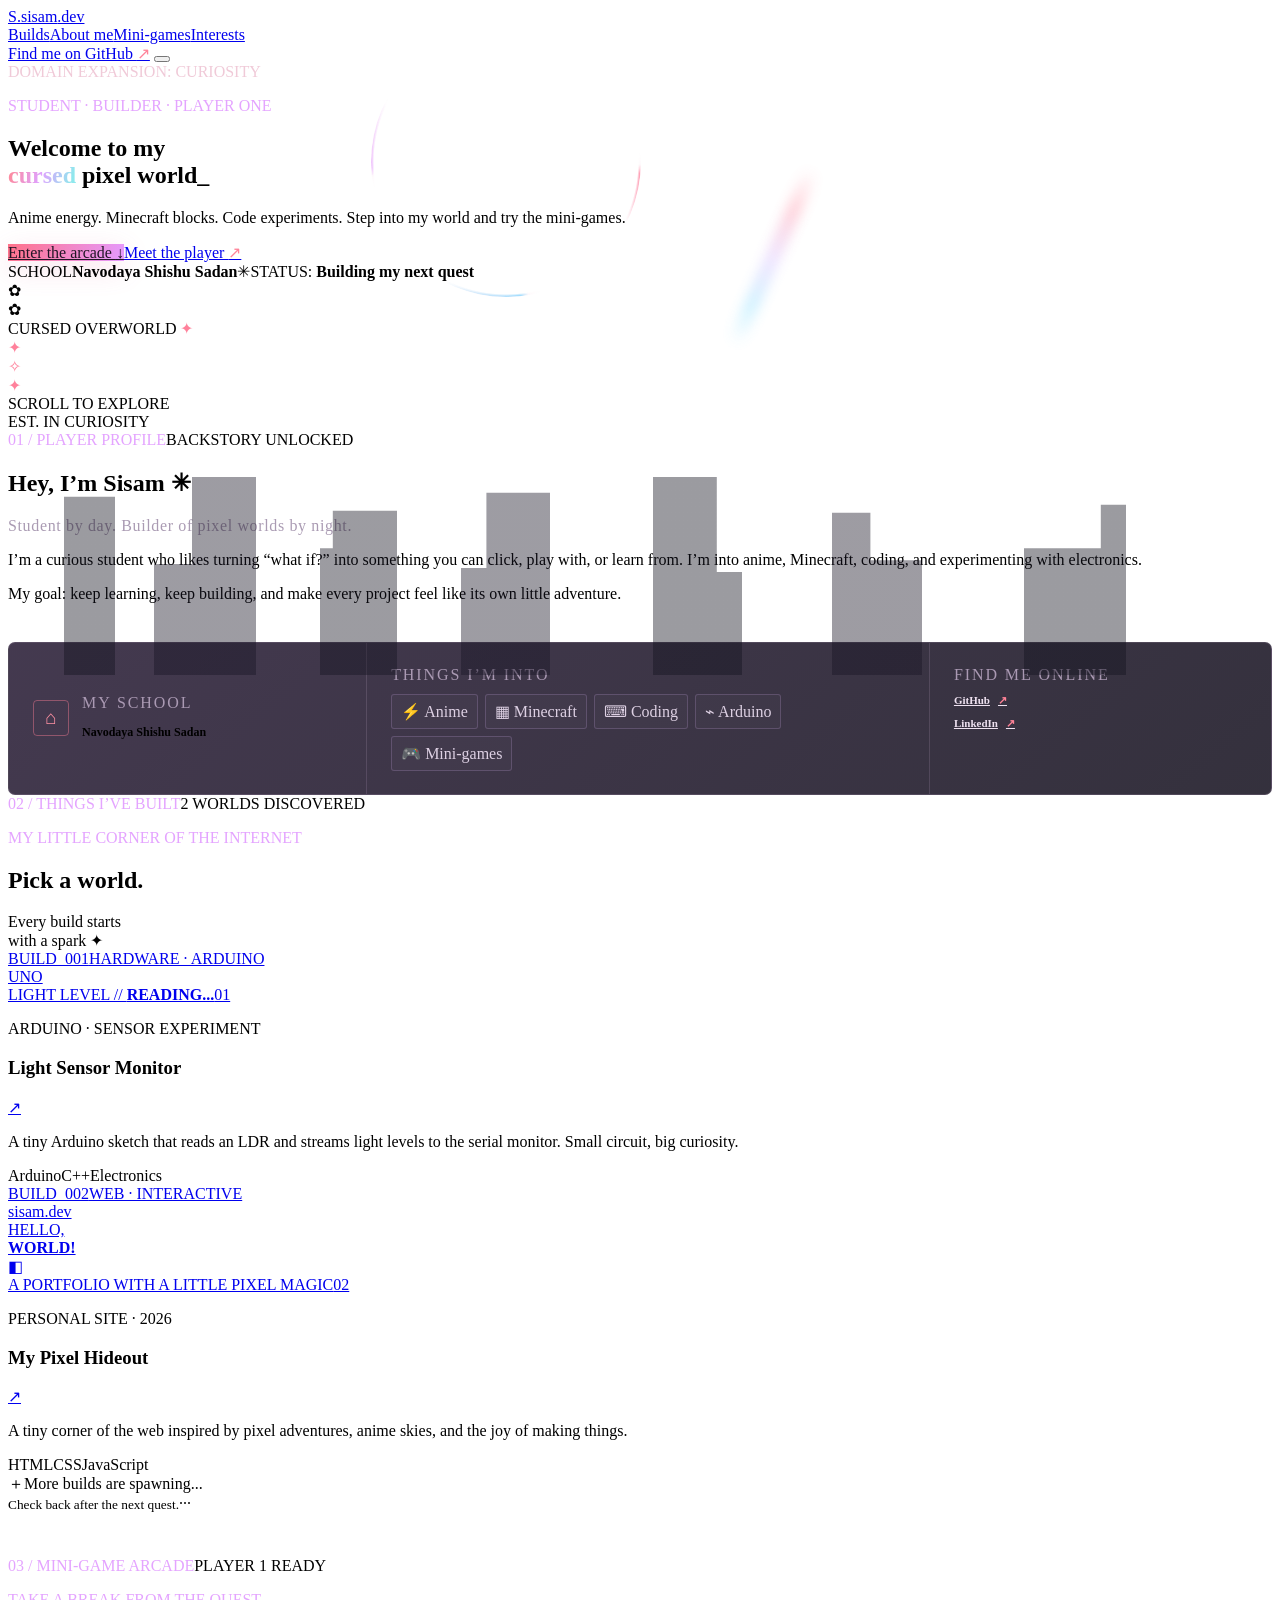
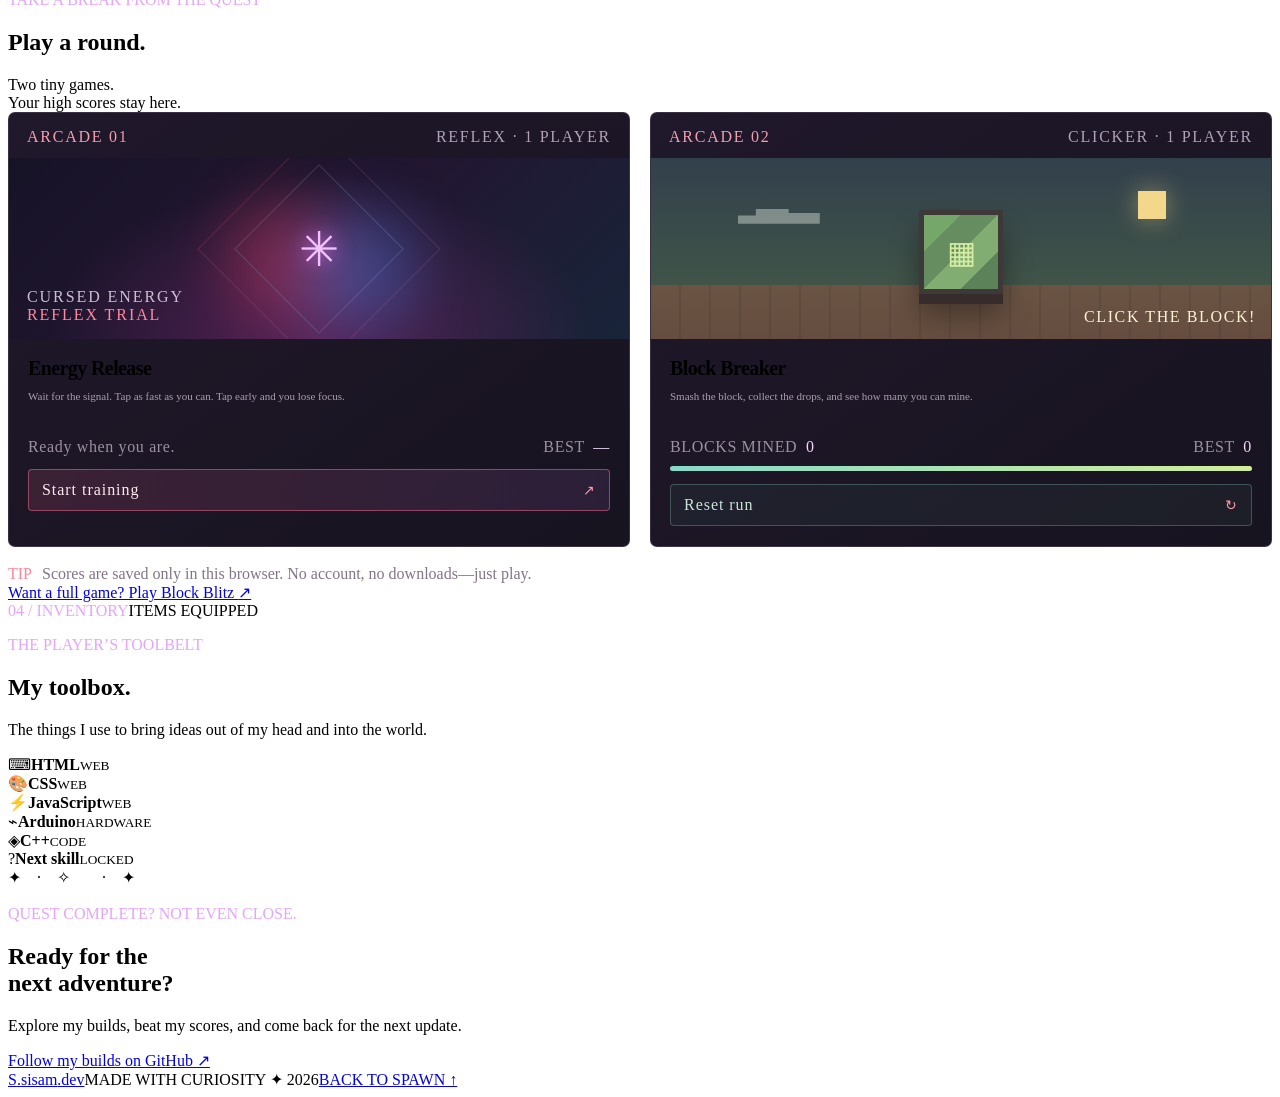
==== index.html @ b8488d95 "Add index.html" ====
<!doctype html>
<html lang="en">
  <head>
    <meta charset="utf-8" />
    <meta name="viewport" content="width=device-width, initial-scale=1" />
    <meta name="theme-color" content="#100d18" />
    <meta name="description" content="Enter Sisam's world: anime energy, Minecraft-inspired builds, code, and mini-games." />
    <title>Sisam — Cursed Pixel World</title>
    <link rel="preconnect" href="https://fonts.googleapis.com" />
    <link rel="preconnect" href="https://fonts.gstatic.com" crossorigin />
    <link href="https://fonts.googleapis.com/css2?family=DM+Mono:wght@400;500&family=Nunito:wght@400;500;600;700;800;900&display=swap" rel="stylesheet" />
    <link rel="stylesheet" href="styles.css" />
    <link rel="stylesheet" href="extra.css" />
    <script src="script.js" defer></script>
  </head>
  <body>
    <div class="grain" aria-hidden="true"></div>
    <header class="topbar">
      <a class="brand" href="#home" aria-label="Sisam home"><span class="brand-mark">S<span>.</span></span><span>sisam<span class="brand-dot">.dev</span></span></a>
      <nav class="nav" aria-label="Main navigation">
        <a href="#work">Builds</a><a href="#about">About me</a><a href="#arcade">Mini-games</a><a href="#toolbox">Interests</a>
      </nav>
      <a class="top-cta" href="https://github.com/sisam-ai" target="_blank" rel="noreferrer">Find me on GitHub <span>↗</span></a>
      <button class="menu-toggle" aria-label="Open menu" aria-expanded="false"><span></span><span></span></button>
    </header>

    <main>
      <section class="hero" id="home">
        <div class="hero-sky" aria-hidden="true"><div class="sun"></div><div class="cloud cloud-a"></div><div class="cloud cloud-b"></div><div class="cloud cloud-c"></div><div class="starfield"></div></div>
        <div class="hero-content">
          <div class="status-pill"><span class="status-dot"></span> DOMAIN EXPANSION: CURIOSITY</div>
          <p class="eyebrow">STUDENT · BUILDER · PLAYER ONE</p>
          <h1>Welcome to my<br /><span class="gradient-text">cursed</span> pixel world<span class="cursor">_</span></h1>
          <p class="hero-copy">Anime energy. Minecraft blocks. Code experiments. Step into my world and try the mini-games.</p>
          <div class="hero-actions"><a class="button button-primary" href="#arcade">Enter the arcade <span>↓</span></a><a class="text-link" href="#about">Meet the player <span>↗</span></a></div>
          <div class="hero-meta"><span><i class="tiny-square"></i> SCHOOL</span><b>Navodaya Shishu Sadan</b><span class="meta-sep">✳</span><span>STATUS: <b>Building my next quest</b></span></div>
        </div>
        <div class="scene" aria-hidden="true">
          <div class="scene-glow"></div>
          <div class="curse-ring"></div><div class="curse-rift"></div>
          <div class="pixel-cloud pixel-cloud-one"><i></i></div><div class="pixel-cloud pixel-cloud-two"><i></i></div>
          <div class="floating-block block-dirt"><div class="block-top"></div><div class="block-face"></div></div>
          <div class="floating-block block-grass"><div class="block-top"></div><div class="block-face"></div></div>
          <div class="floating-block block-gold"><div class="block-top"></div><div class="block-face"></div></div>
          <div class="character"><div class="hair"></div><div class="face"><i class="eye eye-left"></i><i class="eye eye-right"></i><i class="mouth"></i></div><div class="hood"></div><div class="arm arm-left"></div><div class="arm arm-right"></div><div class="leg leg-left"></div><div class="leg leg-right"></div></div>
          <div class="island"><div class="grass-cap"></div><div class="soil soil-a"></div><div class="soil soil-b"></div><div class="soil soil-c"></div><div class="soil soil-d"></div><div class="flower flower-one">✿</div><div class="flower flower-two">✿</div><div class="grass-tuft tuft-one"></div><div class="grass-tuft tuft-two"></div></div>
          <div class="scene-label">CURSED OVERWORLD <span>✦</span></div>
          <div class="pixel-spark spark-one">✦</div><div class="pixel-spark spark-two">✧</div><div class="pixel-spark spark-three">✦</div>
        </div>
        <div class="hero-bottom"><span>SCROLL TO EXPLORE</span><div class="scroll-line"><i></i></div><span>EST. IN CURIOSITY</span></div>
      </section>

      <section class="intro section-wrap" id="about">
        <div class="section-kicker"><span>01 / PLAYER PROFILE</span><span class="kicker-line"></span><span>BACKSTORY UNLOCKED</span></div>
        <div class="intro-grid"><div><h2>Hey, I’m <span class="accent">Sisam</span> <span class="wave">✳</span></h2><p class="profile-subtitle">Student by day. Builder of pixel worlds by night.</p></div><div class="intro-copy"><p>I’m a curious student who likes turning “what if?” into something you can click, play with, or learn from. I’m into anime, Minecraft, coding, and experimenting with electronics.</p><p>My goal: keep learning, keep building, and make every project feel like its own little adventure.</p></div></div>
        <div class="profile-board"><div class="profile-school"><span class="profile-icon">⌂</span><div><small>MY SCHOOL</small><strong>Navodaya Shishu Sadan</strong></div></div><div class="profile-interests"><small>THINGS I’M INTO</small><div class="interest-chips"><span>⚡ Anime</span><span>▦ Minecraft</span><span>⌨ Coding</span><span>⌁ Arduino</span><span>🎮 Mini-games</span></div></div><div class="profile-social"><small>FIND ME ONLINE</small><div class="social-links"><a href="https://github.com/sisam-ai" target="_blank" rel="noreferrer">GitHub <span>↗</span></a><a href="https://www.linkedin.com/in/sisam-deo-214405448/" target="_blank" rel="noreferrer">LinkedIn <span>↗</span></a></div></div></div>
      </section>

      <section class="work section-wrap" id="work">
        <div class="section-kicker"><span>02 / THINGS I’VE BUILT</span><span class="kicker-line"></span><span>2 WORLDS DISCOVERED</span></div>
        <div class="section-heading"><div><p class="eyebrow">MY LITTLE CORNER OF THE INTERNET</p><h2>Pick a <span class="accent">world.</span></h2></div><span class="heading-side">Every build starts<br />with a spark ✦</span></div>
        <div class="project-grid">
          <article class="project-card project-featured reveal">
            <a class="project-art art-sensor" href="https://github.com/sisam-ai" target="_blank" rel="noreferrer" aria-label="See Arduino light sensor on GitHub"><div class="art-topline"><span>BUILD_001</span><span>HARDWARE · ARDUINO</span></div><div class="sensor-board"><div class="board-chip">UNO</div><div class="board-lines"></div><div class="sensor-eye"></div><div class="board-led"></div><div class="board-pin pin-one"></div><div class="board-pin pin-two"></div><div class="board-pin pin-three"></div></div><div class="sensor-beam"></div><span class="art-caption">LIGHT LEVEL // <b>READING...</b></span><span class="art-index">01</span></a>
            <div class="project-info"><div class="project-title-row"><div><p class="project-type">ARDUINO · SENSOR EXPERIMENT</p><h3>Light Sensor Monitor</h3></div><a class="circle-arrow" href="https://github.com/sisam-ai" target="_blank" rel="noreferrer" aria-label="Open GitHub">↗</a></div><p>A tiny Arduino sketch that reads an LDR and streams light levels to the serial monitor. Small circuit, big curiosity.</p><div class="tags"><span>Arduino</span><span>C++</span><span>Electronics</span></div></div>
          </article>
          <article class="project-card reveal">
            <a class="project-art art-portfolio" href="#home" aria-label="Back to the top of this portfolio"><div class="art-topline"><span>BUILD_002</span><span>WEB · INTERACTIVE</span></div><div class="mini-window"><div class="window-bar"><i></i><i></i><i></i><span>sisam.dev</span></div><div class="window-scene"><div class="mini-sun"></div><div class="mini-island"><b></b><i></i></div><div class="mini-hero">HELLO,<br /><strong>WORLD!</strong></div><div class="mini-player">◧</div></div></div><span class="art-caption">A PORTFOLIO WITH A LITTLE PIXEL MAGIC</span><span class="art-index">02</span></a>
            <div class="project-info"><div class="project-title-row"><div><p class="project-type">PERSONAL SITE · 2026</p><h3>My Pixel Hideout</h3></div><a class="circle-arrow" href="#home" aria-label="Back to top">↗</a></div><p>A tiny corner of the web inspired by pixel adventures, anime skies, and the joy of making things.</p><div class="tags"><span>HTML</span><span>CSS</span><span>JavaScript</span></div></div>
          </article>
        </div>
        <div class="more-builds"><span class="more-icon">＋</span><span>More builds are spawning...<br /><small>Check back after the next quest.</small></span><span class="more-dots">···</span></div>
      </section>

      <section class="arcade section-wrap" id="arcade">
        <div class="section-kicker"><span>03 / MINI-GAME ARCADE</span><span class="kicker-line"></span><span>PLAYER 1 READY</span></div>
        <div class="section-heading"><div><p class="eyebrow">TAKE A BREAK FROM THE QUEST</p><h2>Play a <span class="accent">round.</span></h2></div><span class="heading-side">Two tiny games.<br />Your high scores stay here.</span></div>
        <div class="game-grid">
          <article class="game-card game-curse reveal"><div class="game-header"><span class="game-stamp">ARCADE 01</span><span class="game-difficulty">REFLEX · 1 PLAYER</span></div><div class="game-art curse-art"><div class="aura aura-red"></div><div class="aura aura-blue"></div><div class="crosshair">✳</div><div class="game-art-label">CURSED ENERGY<br /><b>REFLEX TRIAL</b></div></div><div class="game-content"><h3>Energy Release</h3><p>Wait for the signal. Tap as fast as you can. Tap early and you lose focus.</p><div class="game-scoreline"><span id="curse-status" aria-live="polite">Ready when you are.</span><span>BEST <b id="curse-best">—</b></span></div><button class="game-button" id="curse-button" type="button">Start training <span>↗</span></button></div></article>
          <article class="game-card game-mine reveal"><div class="game-header"><span class="game-stamp">ARCADE 02</span><span class="game-difficulty">CLICKER · 1 PLAYER</span></div><div class="game-art mine-art"><div class="voxel-sun"></div><div class="voxel-cloud"></div><button class="mine-target" id="mine-button" type="button" aria-label="Mine the block"><span id="mine-face">▦</span></button><span class="mine-hint">CLICK THE BLOCK!</span><div class="mine-particles" id="mine-particles" aria-hidden="true">✧</div></div><div class="game-content"><h3>Block Breaker</h3><p>Smash the block, collect the drops, and see how many you can mine.</p><div class="game-scoreline"><span>BLOCKS MINED <b id="mine-score">0</b></span><span>BEST <b id="mine-best">0</b></span></div><div class="mine-progress" aria-label="Block durability"><i id="mine-health"></i></div><button class="game-button game-button-alt" id="mine-reset" type="button">Reset run <span>↻</span></button></div></article>
        </div>
        <p class="arcade-note"><span>TIP</span> Scores are saved only in this browser. No account, no downloads—just play.</p>
        <a class="full-game-link" href="block-blitz.html">Want a full game? Play Block Blitz <span>↗</span></a>
      </section>

      <section class="toolbox section-wrap" id="toolbox">
        <div class="section-kicker"><span>04 / INVENTORY</span><span class="kicker-line"></span><span>ITEMS EQUIPPED</span></div>
        <div class="toolbox-grid"><div><p class="eyebrow">THE PLAYER’S TOOLBELT</p><h2>My <span class="accent">toolbox.</span></h2><p class="toolbox-copy">The things I use to bring ideas out of my head and into the world.</p></div><div class="inventory"><div class="inventory-slot"><span class="item-emoji">⌨</span><b>HTML</b><small>WEB</small></div><div class="inventory-slot"><span class="item-emoji">🎨</span><b>CSS</b><small>WEB</small></div><div class="inventory-slot"><span class="item-emoji">⚡</span><b>JavaScript</b><small>WEB</small></div><div class="inventory-slot"><span class="item-emoji">⌁</span><b>Arduino</b><small>HARDWARE</small></div><div class="inventory-slot"><span class="item-emoji">◈</span><b>C++</b><small>CODE</small></div><div class="inventory-slot locked"><span class="item-emoji">?</span><b>Next skill</b><small>LOCKED</small></div></div></div>
      </section>

      <section class="contact section-wrap"><div class="contact-card"><div class="contact-stars" aria-hidden="true">✦　·　✧　　·　✦</div><p class="eyebrow">QUEST COMPLETE? NOT EVEN CLOSE.</p><h2>Ready for the<br /><span>next adventure?</span></h2><p>Explore my builds, beat my scores, and come back for the next update.</p><a class="button button-light" href="https://github.com/sisam-ai" target="_blank" rel="noreferrer">Follow my builds on GitHub <span>↗</span></a><div class="contact-blocks" aria-hidden="true"><i></i><i></i><i></i><i></i><i></i></div></div></section>
    </main>
    <footer class="footer"><a class="brand" href="#home"><span class="brand-mark">S<span>.</span></span><span>sisam<span class="brand-dot">.dev</span></span></a><span>MADE WITH CURIOSITY <span class="accent">✦</span> 2026</span><a class="footer-top" href="#home">BACK TO SPAWN ↑</a></footer>
  </body>
</html>
---- extra.css ----
:root{--bg:#100d18;--panel:#1b1425;--panel2:#231a2e;--text:#f8f1f7;--muted:#b7aabd;--mint:#9fe7ea;--lime:#d2b0ff;--orange:#ff6f83;--line:rgba(225,197,232,.15)}
body:before{background:radial-gradient(ellipse at 79% 8%,rgba(132,64,114,.17),transparent 34%),radial-gradient(ellipse at 15% 64%,rgba(41,131,154,.12),transparent 34%)}
.hero-sky{background:linear-gradient(180deg,#100e1b 0%,#1a1730 42%,#2b233b 79%,#181321 100%)}
.hero-sky:before{content:"";position:absolute;inset:auto 0 25%;height:22%;opacity:.42;background:linear-gradient(90deg,transparent 0 5%,#11111d 5% 9%,transparent 9% 12%,#161323 12% 20%,transparent 20% 25%,#13121f 25% 31%,transparent 31% 36%,#171424 36% 43%,transparent 43% 51%,#11111d 51% 58%,transparent 58% 65%,#171323 65% 72%,transparent 72% 80%,#11111d 80% 88%,transparent 88%);clip-path:polygon(0 33%,5% 33%,5% 10%,10% 10%,10% 44%,15% 44%,15% 0,20% 0,20% 36%,26% 36%,26% 17%,32% 17%,32% 46%,38% 46%,38% 8%,44% 8%,44% 38%,50% 38%,50% 0,56% 0,56% 48%,62% 48%,62% 18%,68% 18%,68% 42%,75% 42%,75% 4%,80% 4%,80% 36%,86% 36%,86% 14%,92% 14%,92% 44%,100% 44%,100% 100%,0 100%)}
.sun{background:linear-gradient(145deg,rgba(255,106,128,.3),rgba(110,193,240,.08));box-shadow:0 0 100px rgba(255,73,104,.15)}
.gradient-text{background:linear-gradient(105deg,#ff8997 3%,#dfa1ff 49%,#8fe8ed 92%);-webkit-background-clip:text;background-clip:text;color:transparent}
.status-pill{border-color:rgba(255,111,131,.34);color:#f0cad8}.status-dot{background:#ff7189;box-shadow:0 0 12px #ff7189}.eyebrow,.section-kicker span:first-child{color:#e4a4ff}.button-primary{background:linear-gradient(110deg,#ff7189,#e59bff);color:#211526;box-shadow:0 8px 28px rgba(224,100,149,.2)}.button-primary:hover{box-shadow:0 10px 38px rgba(224,100,149,.35)}.text-link span,.top-cta span,.arrow-link span{color:#ff8499}.top-cta{border-color:rgba(224,164,255,.4)}.tiny-square{background:#ff7189}
.curse-ring{position:absolute;width:270px;height:270px;left:29%;top:3%;border-radius:50%;background:conic-gradient(from 30deg,transparent 0 17%,rgba(255,91,127,.85) 18%,transparent 24% 39%,rgba(91,199,255,.86) 40%,transparent 49% 65%,rgba(221,137,255,.75) 66%,transparent 74% 100%);mask:radial-gradient(farthest-side,transparent calc(100% - 3px),#000 calc(100% - 1px));opacity:.65;animation:curse-spin 18s linear infinite;filter:drop-shadow(0 0 8px rgba(239,109,171,.5))}.curse-rift{position:absolute;width:10px;height:190px;left:60%;top:18%;background:linear-gradient(180deg,transparent,#ff6d87 23%,#c9a5ff 51%,#67d5ff 78%,transparent);filter:blur(7px);opacity:.45;transform:rotate(24deg);animation:rift-pulse 2.6s ease-in-out infinite}.scene-glow{background:radial-gradient(ellipse,rgba(188,101,189,.2),transparent 68%)}.scene-label span,.pixel-spark{color:#ff819b}
.profile-subtitle{font:10px var(--mono);color:#aa9bb3;letter-spacing:.04em;margin-top:18px}.profile-board{display:grid;grid-template-columns:1.05fr 1.65fr 1fr;gap:0;margin-top:39px;border:1px solid var(--line);border-radius:7px;background:linear-gradient(140deg,rgba(42,30,55,.88),rgba(24,20,34,.88));overflow:hidden}.profile-school,.profile-interests,.profile-social{padding:23px 24px}.profile-school,.profile-interests{border-right:1px solid var(--line)}.profile-school{display:flex;align-items:center;gap:13px}.profile-icon{width:34px;height:34px;border:1px solid rgba(255,127,151,.42);display:grid;place-items:center;color:#ff91a3;font-size:19px;border-radius:4px}.profile-board small{display:block;font:8px var(--mono);letter-spacing:.12em;color:#aa99b3;margin-bottom:10px}.profile-school strong{font-size:12px;line-height:1.45}.interest-chips{display:flex;flex-wrap:wrap;gap:7px}.interest-chips span{font:9px var(--mono);padding:7px 9px;border:1px solid rgba(214,173,244,.2);border-radius:3px;color:#ddd0e3;background:rgba(255,255,255,.025)}.social-links{display:flex;flex-direction:column;align-items:flex-start;gap:10px}.social-links a{display:flex;align-items:center;gap:8px;color:#eee1f0;font-size:11px;font-weight:800}.social-links a:hover{color:#ff9aaa}.social-links a span{color:#ff8297}
.arcade{padding-top:44px}.game-grid{display:grid;grid-template-columns:1fr 1fr;gap:20px}.game-card{border:1px solid var(--line);background:linear-gradient(145deg,#20182b,#17131f);border-radius:7px;overflow:hidden;transition:transform .3s,border-color .3s,box-shadow .3s}.game-card:hover{transform:translateY(-4px);border-color:rgba(222,161,255,.38);box-shadow:0 18px 38px rgba(0,0,0,.2)}.game-header{display:flex;justify-content:space-between;padding:15px 18px 12px;font:8px var(--mono);letter-spacing:.11em;color:#b1a1b9}.game-stamp{color:#f49eae}.game-art{height:181px;position:relative;overflow:hidden}.curse-art{display:grid;place-items:center;background:radial-gradient(ellipse at 50% 100%,rgba(89,36,89,.9),transparent 62%),linear-gradient(135deg,#171327,#221631 52%,#182439)}.curse-art:before,.curse-art:after{content:"";position:absolute;width:170px;height:170px;border:1px solid rgba(255,124,157,.17);transform:rotate(45deg);animation:seal-turn 15s linear infinite}.curse-art:after{width:118px;height:118px;border-color:rgba(135,212,255,.2);animation-direction:reverse}.aura{position:absolute;width:120px;height:120px;border-radius:50%;filter:blur(30px);opacity:.33;animation:aura-dance 3s ease-in-out infinite alternate}.aura-red{background:#fa4265;left:35%;top:22%}.aura-blue{background:#448cff;right:34%;top:28%;animation-delay:-1.5s}.crosshair{position:relative;z-index:1;font-size:48px;color:#f2c4ff;text-shadow:0 0 20px #e071f5;animation:cross-pulse 1.8s ease-in-out infinite}.game-art-label{position:absolute;left:18px;bottom:15px;font:8px/1.5 var(--mono);letter-spacing:.12em;color:#cdbed5}.game-art-label b{color:#ff899d;font-weight:500}
.mine-art{background:linear-gradient(180deg,#32404c,#405448 70%,#252e33)}.mine-art:after{content:"";position:absolute;inset:70% 0 0;background:repeating-linear-gradient(90deg,#755442 0 28px,#684d40 28px 30px);opacity:.8}.voxel-sun{position:absolute;right:17%;top:18%;width:28px;height:28px;background:#f3d88c;box-shadow:0 0 25px rgba(252,215,139,.45)}.voxel-cloud{position:absolute;top:28%;left:14%;width:82px;height:15px;background:#d8ddd5;opacity:.45;clip-path:polygon(0 45%,22% 45%,22% 0,62% 0,62% 28%,100% 28%,100% 100%,0 100%);animation:cloud-drift 8s ease-in-out infinite alternate}.mine-target{position:absolute;z-index:3;left:50%;top:52%;transform:translate(-50%,-50%);width:84px;height:84px;border:5px solid #3e3839;background:linear-gradient(135deg,#75a76a 0 25%,#658d60 25% 50%,#81ac72 50% 75%,#5c8259 75%);box-shadow:0 10px 0 #362c2c,0 20px 28px rgba(0,0,0,.35);color:#d5eca3;font-size:31px;cursor:pointer;transition:transform .08s,filter .08s}.mine-target:hover{filter:brightness(1.15)}.mine-target:active,.mine-target.hit{transform:translate(-50%,-48%) scale(.95);filter:brightness(1.28)}.mine-hint{position:absolute;z-index:3;right:15px;bottom:13px;font:8px var(--mono);letter-spacing:.1em;color:#fff1d3}.mine-particles{position:absolute;z-index:4;left:50%;top:47%;color:#dbffff;opacity:0;font-size:27px;pointer-events:none}.mine-art.hit .mine-particles{animation:particle-pop .42s ease-out}.mine-art.broken .mine-target{animation:block-break .35s ease forwards}
.game-content{padding:18px 19px 20px}.game-content h3{font-size:20px;letter-spacing:-.03em;margin:0 0 7px}.game-content p{font-size:11px;line-height:1.65;color:#aa9eaf;margin:0 0 15px;min-height:36px}.game-scoreline{display:flex;justify-content:space-between;align-items:center;gap:12px;color:#9c91a2;font:8px var(--mono);letter-spacing:.04em;margin-bottom:13px}.game-scoreline b{color:#f3d8fa;font-weight:500;margin-left:4px}.game-button{width:100%;border:1px solid rgba(245,112,146,.5);border-radius:4px;padding:11px 13px;display:flex;justify-content:space-between;align-items:center;background:linear-gradient(100deg,rgba(223,94,129,.16),rgba(181,110,225,.13));color:#ffe8f0;font:10px var(--mono);letter-spacing:.06em;cursor:pointer;transition:background .2s,border-color .2s,transform .2s}.game-button:hover{background:linear-gradient(100deg,rgba(223,94,129,.3),rgba(181,110,225,.24));border-color:#f584a0;transform:translateY(-1px)}.game-button:disabled{cursor:wait;opacity:.8}.game-button span{font-size:14px;color:#ff96aa}.game-curse.is-charging .game-button{border-color:#779aff;background:rgba(78,116,211,.2)}.game-curse.is-go .game-button{background:linear-gradient(110deg,#5de2d5,#b0f58c);color:#10211d;border-color:#9cf1cf;box-shadow:0 0 24px rgba(93,226,213,.32);animation:go-pulse .5s infinite alternate}.game-curse.is-go .game-button span{color:#163a37}.game-curse.is-miss .game-button{border-color:#ff7189}.mine-progress{height:5px;background:#382e3e;margin:-3px 0 13px;border-radius:5px;overflow:hidden}.mine-progress i{display:block;height:100%;width:100%;background:linear-gradient(90deg,#86d9ca,#d2ee9b);transition:width .2s}.game-button-alt{border-color:rgba(147,206,188,.3);background:rgba(94,165,136,.08);color:#c9e5d7}.arcade-note{font:9px var(--mono);color:#817687;margin:18px 0 0}.arcade-note span{color:#ff8497;margin-right:6px}
@keyframes curse-spin{to{rotate:360deg}}@keyframes rift-pulse{50%{opacity:.82;transform:rotate(24deg) scaleY(1.1)}}@keyframes seal-turn{to{rotate:135deg}}@keyframes aura-dance{to{transform:translate(16px,-8px) scale(1.25);opacity:.5}}@keyframes cross-pulse{50%{transform:scale(1.15);text-shadow:0 0 32px #fb7bff}}@keyframes go-pulse{to{box-shadow:0 0 33px rgba(93,226,213,.55)}}@keyframes particle-pop{0%{opacity:1;transform:translate(-50%,-40%) scale(.5)}100%{opacity:0;transform:translate(-50%,-130%) scale(1.3)}}@keyframes block-break{to{opacity:.2;transform:translate(-50%,-50%) rotate(18deg) scale(.5)}}
@media(max-width:850px){.profile-board{grid-template-columns:1fr 1fr}.profile-social{grid-column:1/-1;border-top:1px solid var(--line)}.profile-interests{border-right:0}.social-links{flex-direction:row;gap:22px}.curse-ring{left:25%;width:230px;height:230px}}
@media(max-width:650px){.hero h1{font-size:clamp(43px,11vw,68px)}.profile-board{grid-template-columns:1fr}.profile-school,.profile-interests{border-right:0;border-bottom:1px solid var(--line);padding:19px}.profile-social{grid-column:auto;padding:19px}.game-grid{grid-template-columns:1fr;gap:15px}.game-art{height:170px}.game-content{padding:16px}.arcade{padding-top:35px}.curse-ring{left:18%;top:10%;width:195px;height:195px}.curse-rift{left:64%;height:150px}}
@media(prefers-reduced-motion:reduce){.curse-ring,.curse-rift,.aura,.crosshair,.voxel-cloud{animation-duration:.01ms!important;animation-iteration-count:1!important}}
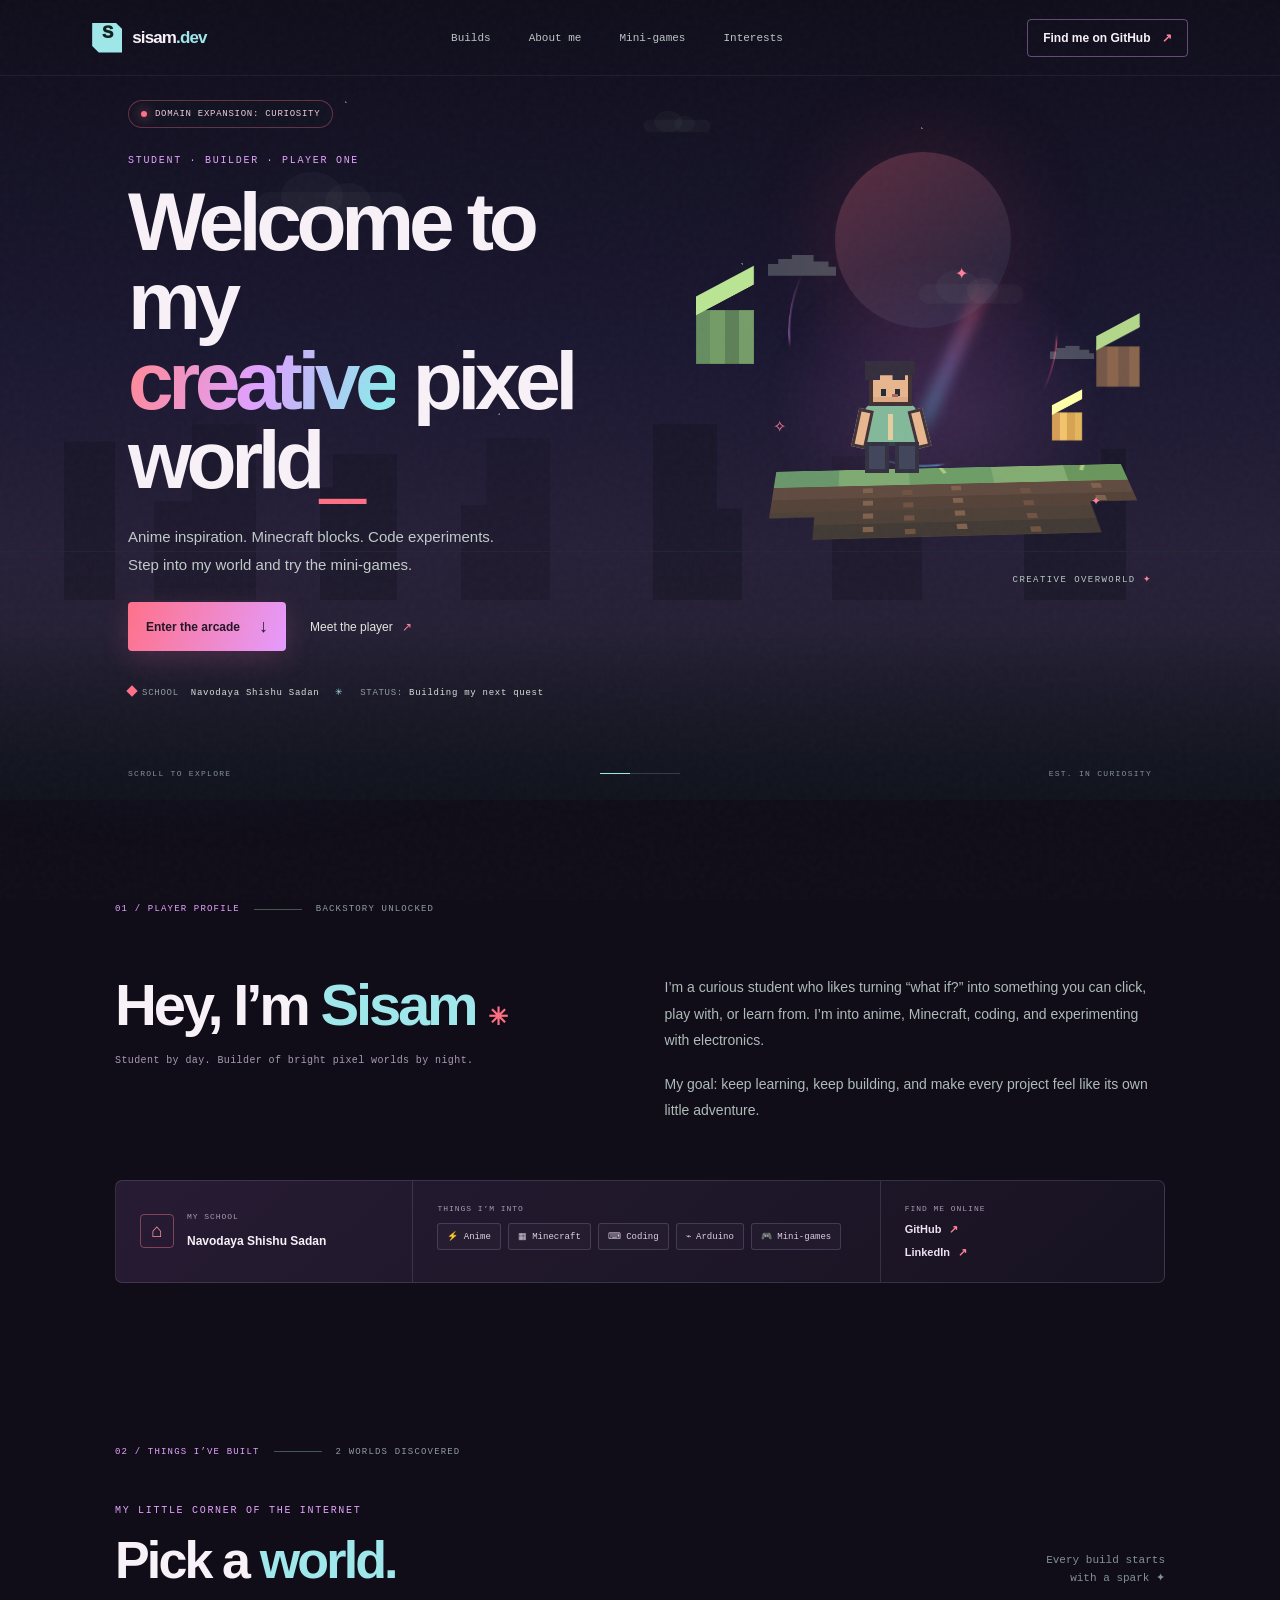
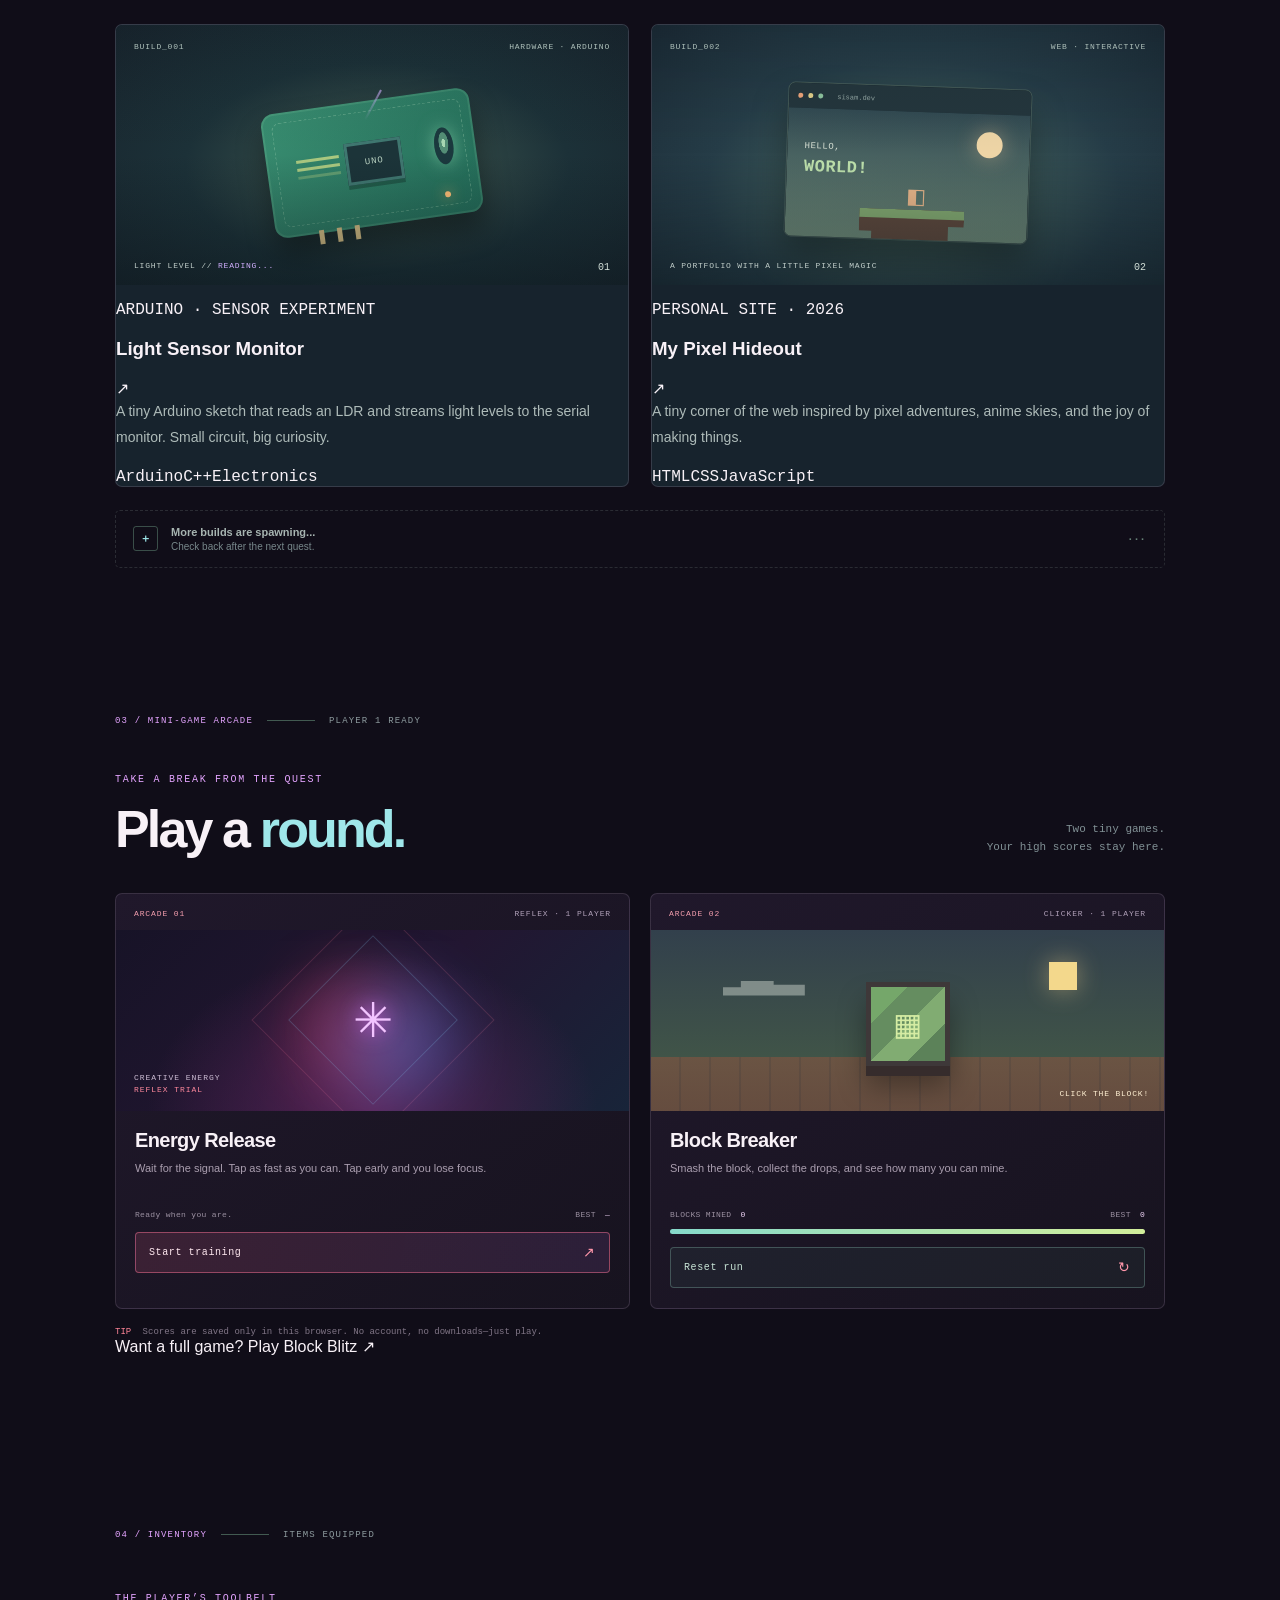
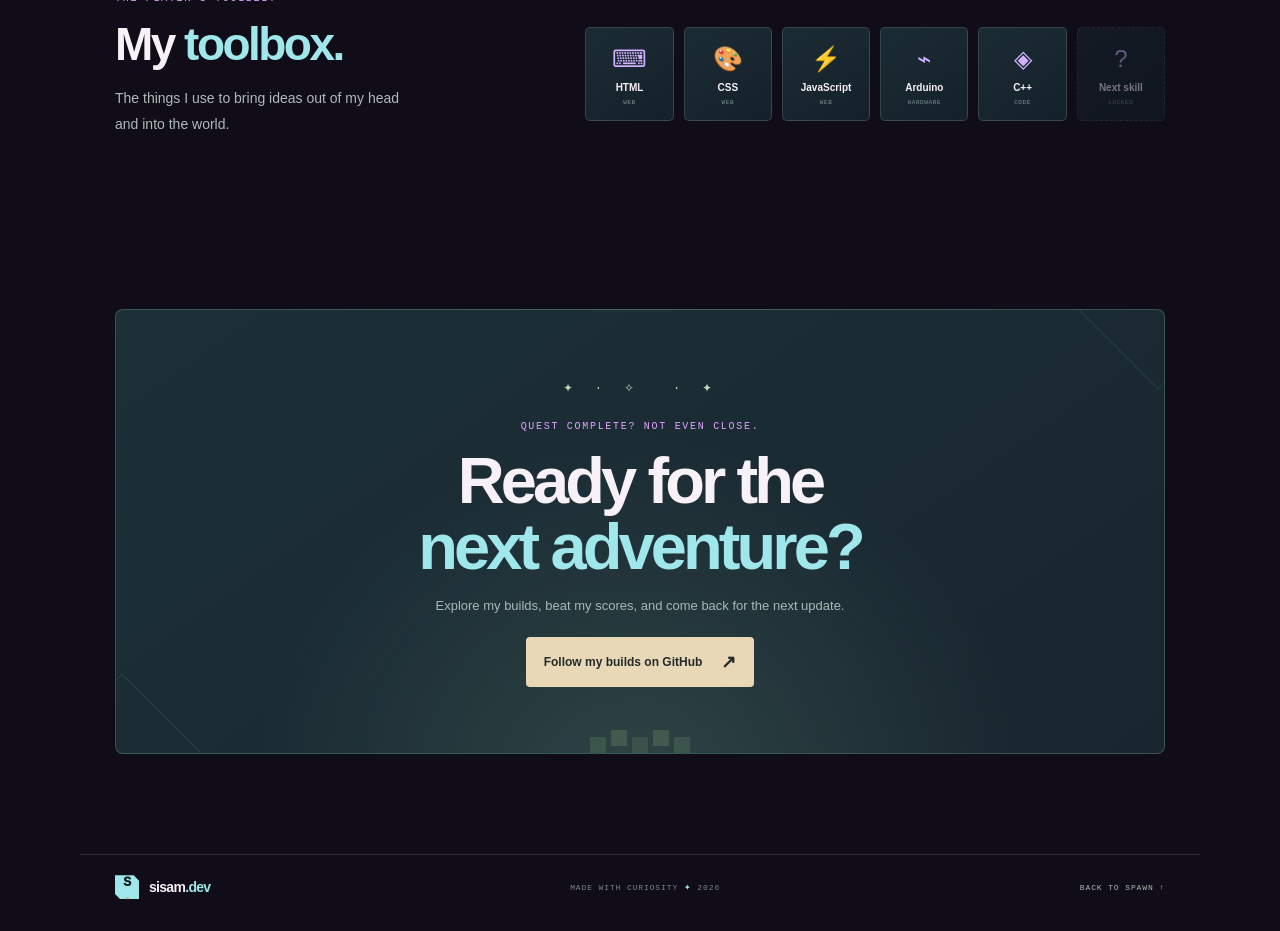
==== commit ef8e4f15: "Use positive creative portfolio language" ====
--- a/index.html
+++ b/index.html
@@ -4,8 +4,8 @@
     <meta charset="utf-8" />
     <meta name="viewport" content="width=device-width, initial-scale=1" />
     <meta name="theme-color" content="#100d18" />
-    <meta name="description" content="Enter Sisam's world: anime energy, Minecraft-inspired builds, code, and mini-games." />
-    <title>Sisam — Cursed Pixel World</title>
+    <meta name="description" content="Explore Sisam's creative world: anime inspiration, Minecraft-inspired builds, code, and mini-games." />
+    <title>Sisam — Creative Pixel World</title>
     <link rel="preconnect" href="https://fonts.googleapis.com" />
     <link rel="preconnect" href="https://fonts.gstatic.com" crossorigin />
     <link href="https://fonts.googleapis.com/css2?family=DM+Mono:wght@400;500&family=Nunito:wght@400;500;600;700;800;900&display=swap" rel="stylesheet" />
@@ -30,8 +30,8 @@
         <div class="hero-content">
           <div class="status-pill"><span class="status-dot"></span> DOMAIN EXPANSION: CURIOSITY</div>
           <p class="eyebrow">STUDENT · BUILDER · PLAYER ONE</p>
-          <h1>Welcome to my<br /><span class="gradient-text">cursed</span> pixel world<span class="cursor">_</span></h1>
-          <p class="hero-copy">Anime energy. Minecraft blocks. Code experiments. Step into my world and try the mini-games.</p>
+          <h1>Welcome to my<br /><span class="gradient-text">creative</span> pixel world<span class="cursor">_</span></h1>
+          <p class="hero-copy">Anime inspiration. Minecraft blocks. Code experiments. Step into my world and try the mini-games.</p>
           <div class="hero-actions"><a class="button button-primary" href="#arcade">Enter the arcade <span>↓</span></a><a class="text-link" href="#about">Meet the player <span>↗</span></a></div>
           <div class="hero-meta"><span><i class="tiny-square"></i> SCHOOL</span><b>Navodaya Shishu Sadan</b><span class="meta-sep">✳</span><span>STATUS: <b>Building my next quest</b></span></div>
         </div>
@@ -44,7 +44,7 @@
           <div class="floating-block block-gold"><div class="block-top"></div><div class="block-face"></div></div>
           <div class="character"><div class="hair"></div><div class="face"><i class="eye eye-left"></i><i class="eye eye-right"></i><i class="mouth"></i></div><div class="hood"></div><div class="arm arm-left"></div><div class="arm arm-right"></div><div class="leg leg-left"></div><div class="leg leg-right"></div></div>
           <div class="island"><div class="grass-cap"></div><div class="soil soil-a"></div><div class="soil soil-b"></div><div class="soil soil-c"></div><div class="soil soil-d"></div><div class="flower flower-one">✿</div><div class="flower flower-two">✿</div><div class="grass-tuft tuft-one"></div><div class="grass-tuft tuft-two"></div></div>
-          <div class="scene-label">CURSED OVERWORLD <span>✦</span></div>
+          <div class="scene-label">CREATIVE OVERWORLD <span>✦</span></div>
           <div class="pixel-spark spark-one">✦</div><div class="pixel-spark spark-two">✧</div><div class="pixel-spark spark-three">✦</div>
         </div>
         <div class="hero-bottom"><span>SCROLL TO EXPLORE</span><div class="scroll-line"><i></i></div><span>EST. IN CURIOSITY</span></div>
@@ -52,7 +52,7 @@
 
       <section class="intro section-wrap" id="about">
         <div class="section-kicker"><span>01 / PLAYER PROFILE</span><span class="kicker-line"></span><span>BACKSTORY UNLOCKED</span></div>
-        <div class="intro-grid"><div><h2>Hey, I’m <span class="accent">Sisam</span> <span class="wave">✳</span></h2><p class="profile-subtitle">Student by day. Builder of pixel worlds by night.</p></div><div class="intro-copy"><p>I’m a curious student who likes turning “what if?” into something you can click, play with, or learn from. I’m into anime, Minecraft, coding, and experimenting with electronics.</p><p>My goal: keep learning, keep building, and make every project feel like its own little adventure.</p></div></div>
+        <div class="intro-grid"><div><h2>Hey, I’m <span class="accent">Sisam</span> <span class="wave">✳</span></h2><p class="profile-subtitle">Student by day. Builder of bright pixel worlds by night.</p></div><div class="intro-copy"><p>I’m a curious student who likes turning “what if?” into something you can click, play with, or learn from. I’m into anime, Minecraft, coding, and experimenting with electronics.</p><p>My goal: keep learning, keep building, and make every project feel like its own little adventure.</p></div></div>
         <div class="profile-board"><div class="profile-school"><span class="profile-icon">⌂</span><div><small>MY SCHOOL</small><strong>Navodaya Shishu Sadan</strong></div></div><div class="profile-interests"><small>THINGS I’M INTO</small><div class="interest-chips"><span>⚡ Anime</span><span>▦ Minecraft</span><span>⌨ Coding</span><span>⌁ Arduino</span><span>🎮 Mini-games</span></div></div><div class="profile-social"><small>FIND ME ONLINE</small><div class="social-links"><a href="https://github.com/sisam-ai" target="_blank" rel="noreferrer">GitHub <span>↗</span></a><a href="https://www.linkedin.com/in/sisam-deo-214405448/" target="_blank" rel="noreferrer">LinkedIn <span>↗</span></a></div></div></div>
       </section>
 
@@ -76,7 +76,7 @@
         <div class="section-kicker"><span>03 / MINI-GAME ARCADE</span><span class="kicker-line"></span><span>PLAYER 1 READY</span></div>
         <div class="section-heading"><div><p class="eyebrow">TAKE A BREAK FROM THE QUEST</p><h2>Play a <span class="accent">round.</span></h2></div><span class="heading-side">Two tiny games.<br />Your high scores stay here.</span></div>
         <div class="game-grid">
-          <article class="game-card game-curse reveal"><div class="game-header"><span class="game-stamp">ARCADE 01</span><span class="game-difficulty">REFLEX · 1 PLAYER</span></div><div class="game-art curse-art"><div class="aura aura-red"></div><div class="aura aura-blue"></div><div class="crosshair">✳</div><div class="game-art-label">CURSED ENERGY<br /><b>REFLEX TRIAL</b></div></div><div class="game-content"><h3>Energy Release</h3><p>Wait for the signal. Tap as fast as you can. Tap early and you lose focus.</p><div class="game-scoreline"><span id="curse-status" aria-live="polite">Ready when you are.</span><span>BEST <b id="curse-best">—</b></span></div><button class="game-button" id="curse-button" type="button">Start training <span>↗</span></button></div></article>
+          <article class="game-card game-curse reveal"><div class="game-header"><span class="game-stamp">ARCADE 01</span><span class="game-difficulty">REFLEX · 1 PLAYER</span></div><div class="game-art curse-art"><div class="aura aura-red"></div><div class="aura aura-blue"></div><div class="crosshair">✳</div><div class="game-art-label">CREATIVE ENERGY<br /><b>REFLEX TRIAL</b></div></div><div class="game-content"><h3>Energy Release</h3><p>Wait for the signal. Tap as fast as you can. Tap early and you lose focus.</p><div class="game-scoreline"><span id="curse-status" aria-live="polite">Ready when you are.</span><span>BEST <b id="curse-best">—</b></span></div><button class="game-button" id="curse-button" type="button">Start training <span>↗</span></button></div></article>
           <article class="game-card game-mine reveal"><div class="game-header"><span class="game-stamp">ARCADE 02</span><span class="game-difficulty">CLICKER · 1 PLAYER</span></div><div class="game-art mine-art"><div class="voxel-sun"></div><div class="voxel-cloud"></div><button class="mine-target" id="mine-button" type="button" aria-label="Mine the block"><span id="mine-face">▦</span></button><span class="mine-hint">CLICK THE BLOCK!</span><div class="mine-particles" id="mine-particles" aria-hidden="true">✧</div></div><div class="game-content"><h3>Block Breaker</h3><p>Smash the block, collect the drops, and see how many you can mine.</p><div class="game-scoreline"><span>BLOCKS MINED <b id="mine-score">0</b></span><span>BEST <b id="mine-best">0</b></span></div><div class="mine-progress" aria-label="Block durability"><i id="mine-health"></i></div><button class="game-button game-button-alt" id="mine-reset" type="button">Reset run <span>↻</span></button></div></article>
         </div>
         <p class="arcade-note"><span>TIP</span> Scores are saved only in this browser. No account, no downloads—just play.</p>
--- a/styles.css
+++ b/styles.css
@@ -0,0 +1,2 @@
+:root{--bg:#101923;--panel:#17232d;--panel2:#1b2a33;--text:#f6f1e7;--muted:#a3afb2;--mint:#95d8b1;--lime:#c3e39b;--orange:#f2a56f;--line:rgba(207,230,218,.13);--mono:"DM Mono",monospace;--sans:"Nunito",sans-serif}*{box-sizing:border-box}html{scroll-behavior:smooth;scroll-padding-top:85px}body{margin:0;background:var(--bg);color:var(--text);font-family:var(--sans);overflow-x:hidden}body:before{content:"";position:fixed;inset:0;pointer-events:none;z-index:-1;background:radial-gradient(ellipse at 77% 8%,rgba(106,142,129,.11),transparent 33%),radial-gradient(ellipse at 12% 65%,rgba(61,95,106,.1),transparent 32%)}a{color:inherit;text-decoration:none}.grain{position:fixed;inset:0;opacity:.045;pointer-events:none;z-index:10;background-image:url("data:image/svg+xml,%3Csvg viewBox='0 0 180 180' xmlns='http://www.w3.org/2000/svg'%3E%3Cfilter id='n'%3E%3CfeTurbulence type='fractalNoise' baseFrequency='.9' numOctaves='3' stitchTiles='stitch'/%3E%3C/filter%3E%3Crect width='100%25' height='100%25' filter='url(%23n)' opacity='.55'/%3E%3C/svg%3E")}.topbar{height:76px;display:flex;align-items:center;justify-content:space-between;padding:0 7.2%;border-bottom:1px solid rgba(255,255,255,.06);position:absolute;inset:0 0 auto;z-index:5}.brand{display:flex;align-items:center;gap:10px;font-weight:900;letter-spacing:-.05em;font-size:17px}.brand-mark{height:30px;width:30px;display:grid;place-items:center;background:var(--mint);color:#12211d;font-weight:1000;clip-path:polygon(0 0,78% 0,100% 22%,100% 100%,22% 100%,0 78%)}.brand-mark span{color:#db865e}.brand-dot{color:var(--mint)}.nav{display:flex;gap:38px;font:11px var(--mono);color:#bcc5c5}.nav a,.top-cta,.text-link,.arrow-link,.footer-top{transition:color .2s}.nav a:hover,.text-link:hover,.arrow-link:hover,.footer-top:hover{color:var(--mint)}.top-cta{font-size:12px;font-weight:800;border:1px solid rgba(149,216,177,.35);padding:11px 15px;border-radius:4px}.top-cta span{color:var(--mint);margin-left:8px}.menu-toggle{display:none}.hero{min-height:710px;height:min(800px,100svh);position:relative;display:grid;grid-template-columns:1fr 1fr;align-items:center;padding:76px 10% 60px;overflow:hidden}.hero-sky{position:absolute;inset:0;overflow:hidden;background:linear-gradient(180deg,#172733 0%,#203641 48%,#293e45 82%,#17252d 100%);z-index:-1}.hero-sky:after{content:"";position:absolute;inset:auto 0 0;height:31%;background:linear-gradient(180deg,transparent,rgba(10,20,25,.58));border-top:1px solid rgba(179,222,192,.08)}.sun{width:176px;height:176px;border-radius:50%;position:absolute;right:21%;top:19%;background:linear-gradient(145deg,rgba(244,205,151,.24),rgba(237,166,112,.02));box-shadow:0 0 90px rgba(250,190,137,.12);animation:sun-breathe 6s ease-in-out infinite}.cloud{position:absolute;width:150px;height:28px;background:rgba(185,216,204,.035);border-radius:30px;animation:cloud-drift 35s linear infinite}.cloud:before,.cloud:after{content:"";position:absolute;background:inherit;border-radius:50%}.cloud:before{width:62px;height:48px;left:25px;bottom:0}.cloud:after{width:46px;height:37px;left:69px;bottom:0}.cloud-a{left:20%;top:24%}.cloud-b{left:70%;top:35%;transform:scale(.7);animation-delay:-16s}.cloud-c{left:47%;top:14%;transform:scale(.45);animation-delay:-8s}.starfield{position:absolute;inset:5% 0 30%;background-image:radial-gradient(1px 1px at 17% 34%,#fff 98%,transparent),radial-gradient(1px 1px at 72% 17%,#fff 98%,transparent),radial-gradient(1px 1px at 89% 55%,#fff 98%,transparent),radial-gradient(1px 1px at 39% 72%,#fff 98%,transparent),radial-gradient(1px 1px at 58% 43%,#fff 98%,transparent),radial-gradient(1px 1px at 27% 12%,#fff 98%,transparent);opacity:.35;animation:twinkle 4s ease-in-out infinite alternate}.hero-content{z-index:1;max-width:540px;padding-bottom:18px}.status-pill,.eyebrow,.section-kicker,.hero-meta,.art-topline,.art-caption,.project-type,.tags,.scene-label,.hero-bottom,.footer,.inventory-slot small{font-family:var(--mono)}.status-pill{display:inline-flex;align-items:center;gap:8px;border:1px solid rgba(149,216,177,.25);color:#b8d1c3;padding:8px 12px;border-radius:30px;font-size:9px;letter-spacing:.08em;margin-bottom:27px;background:rgba(17,31,35,.2)}.status-dot{height:6px;width:6px;background:var(--mint);box-shadow:0 0 10px var(--mint);border-radius:50%;animation:pulse 1.8s infinite}.eyebrow{font-size:10px;letter-spacing:.17em;color:var(--mint);margin:0 0 16px}.eyebrow span{color:var(--orange);padding:0 5px}.hero h1{font-size:clamp(50px,6.5vw,82px);line-height:.97;letter-spacing:-.065em;margin:0;font-weight:900}.gradient-text{background:linear-gradient(105deg,var(--lime),var(--mint),#f2d8a2);-webkit-background-clip:text;background-clip:text;color:transparent}.cursor{color:var(--orange);font-weight:500;animation:blink 1s steps(2) infinite}.hero-copy{max-width:400px;color:#c0cbca;font-size:15px;line-height:1.85;margin:23px 0 24px}.hero-actions{display:flex;align-items:center;gap:24px}.button{display:inline-flex;align-items:center;gap:19px;padding:14px 18px;border-radius:4px;font-size:12px;font-weight:900;transition:transform .2s,box-shadow .2s}.button:hover{transform:translateY(-3px)}.button-primary{background:var(--mint);color:#14211e;box-shadow:0 8px 26px rgba(117,194,148,.13)}.button-primary:hover{box-shadow:0 10px 35px rgba(117,194,148,.28)}.button-primary span,.button-light span{font-size:18px}.text-link{color:#e7e5dc;font-size:12px}.text-link span{color:var(--mint);margin-left:6px}.hero-meta{display:flex;align-items:center;gap:12px;margin-top:36px;color:#8e9da0;font-size:9px;letter-spacing:.08em}.hero-meta b{color:#d8dfd9;font-weight:400}.tiny-square{width:8px;height:8px;background:var(--orange);display:inline-block;transform:rotate(45deg)}.meta-sep{color:var(--mint);margin:0 4px}.scene{height:450px;position:relative;z-index:1;perspective:700px;animation:scene-float 6s ease-in-out infinite}.scene-glow{position:absolute;width:350px;height:300px;right:8%;top:15%;background:radial-gradient(ellipse,rgba(137,208,174,.14),transparent 68%);filter:blur(6px)}.island{position:absolute;width:365px;height:98px;bottom:84px;right:3%;transform:rotateX(54deg) rotateZ(-2deg);transform-style:preserve-3d;background:#483d35;box-shadow:0 24px 30px rgba(0,0,0,.28);clip-path:polygon(0 0,100% 0,100% 57%,87% 57%,87% 100%,12% 100%,12% 70%,0 70%)}.grass-cap{height:25px;background:linear-gradient(90deg,#69976b 0 18%,#7faa72 18% 38%,#6e9d67 38% 62%,#83ad72 62% 83%,#6a965d 83%)}.soil{height:18px;background:#614b40;position:relative}.soil:after{content:"";position:absolute;width:10px;height:7px;background:#80624e;top:4px;left:var(--x,25%);box-shadow:40px 4px #705342,90px -1px #80624e,160px 5px #705342,234px 0 #80624e}.soil-b{background:#554339}.soil-c{background:#4e4138}.soil-d{background:#423a35}.flower{position:absolute;color:#f5ca9c;font-size:17px;top:-20px;z-index:2;text-shadow:0 0 12px #f3b674}.flower-one{left:25%}.flower-two{left:75%;color:#c9a1d5}.grass-tuft{position:absolute;top:-4px;width:4px;height:13px;background:#aacb82;z-index:2;transform:rotate(-25deg)}.tuft-one{left:47%}.tuft-two{left:88%;transform:rotate(25deg)}.floating-block{position:absolute;z-index:2;transform-style:preserve-3d;animation:block-float 4s ease-in-out infinite}.block-face{width:58px;height:54px;box-shadow:inset 0 0 0 1px rgba(0,0,0,.08)}.block-top{width:58px;height:19px;transform:skewY(-28deg) translateY(-10px);transform-origin:bottom;background:#8ab27b;filter:brightness(1.15)}.block-dirt{right:1%;top:31%;transform:scale(.75);animation-delay:-1.3s}.block-dirt .block-top{background:#9cbb78}.block-dirt .block-face{background:linear-gradient(90deg,#765849 0 25%,#8b654b 25% 50%,#765849 50% 75%,#8a664e 75%)}.block-grass{left:11%;top:24%;animation-delay:-2s}.block-grass .block-face{background:linear-gradient(90deg,#668d60 0 25%,#739c66 25% 50%,#5e8158 50% 75%,#769d69 75%)}.block-grass .block-top{background:#a2c781}.block-gold{right:11%;bottom:39%;transform:scale(.52);animation-delay:-.5s}.block-gold .block-face{background:linear-gradient(90deg,#d69e57 0 25%,#f2c46c 25% 50%,#d7a451 50% 75%,#e4b65e 75%)}.block-gold .block-top{background:#ffe094}.pixel-cloud{position:absolute;width:68px;height:26px;background:#d3e6d9;opacity:.25;top:16%;left:25%;image-rendering:pixelated;clip-path:polygon(0 35%,15% 35%,15% 15%,35% 15%,35% 0,67% 0,67% 25%,89% 25%,89% 45%,100% 45%,100% 80%,0 80%);animation:cloud-drift 9s ease-in-out infinite alternate}.pixel-cloud-two{top:35%;left:auto;right:9%;transform:scale(.65);animation-delay:-4s}.character{position:absolute;z-index:4;left:42%;bottom:157px;width:72px;height:118px;animation:character-bob 2s ease-in-out infinite}.face{position:absolute;width:43px;height:37px;left:14px;top:11px;background:#e7b68e;border:4px solid #413234;z-index:3;box-shadow:inset 0 -5px rgba(177,119,93,.18)}.hair{position:absolute;z-index:4;top:3px;left:10px;width:50px;height:19px;background:#352e3d;clip-path:polygon(0 0,100% 0,100% 75%,80% 75%,80% 100%,55% 100%,55% 75%,30% 75%,30% 100%,0 100%)}.eye{position:absolute;top:16px;width:5px;height:7px;background:#252b35}.eye-left{left:8px}.eye-right{right:8px}.mouth{position:absolute;left:19px;bottom:5px;width:6px;height:3px;background:#ad6265}.hood{position:absolute;left:7px;top:44px;width:57px;height:44px;background:#83b99b;border:4px solid #33434a;clip-path:polygon(17% 0,83% 0,100% 22%,100% 100%,0 100%,0 22%)}.hood:after{content:"";position:absolute;left:22px;top:8px;height:26px;width:5px;background:#e5ce9e}.arm{position:absolute;top:51px;width:15px;height:39px;background:#e8b78f;border:3px solid #40333a}.arm-left{left:0;transform:rotate(12deg)}.arm-right{right:0;transform:rotate(-14deg)}.leg{position:absolute;top:84px;width:24px;height:31px;background:#42465c;border:4px solid #343241}.leg-left{left:10px}.leg-right{right:8px}.scene-label{position:absolute;right:0;bottom:48px;color:#b8c9c5;font-size:9px;letter-spacing:.16em}.scene-label span{color:var(--orange)}.pixel-spark{position:absolute;color:var(--lime);animation:sparkle 3s ease-in-out infinite}.spark-one{top:18%;right:36%}.spark-two{top:52%;left:26%;color:var(--orange);animation-delay:-1s}.spark-three{top:69%;right:10%;font-size:12px;animation-delay:-2s}.hero-bottom{position:absolute;bottom:22px;left:10%;right:10%;display:flex;justify-content:space-between;align-items:center;color:#819295;letter-spacing:.16em;font-size:8px}.scroll-line{height:1px;width:80px;background:rgba(220,239,225,.18);position:relative}.scroll-line i{position:absolute;left:0;top:0;height:1px;width:30px;background:var(--mint);animation:scroll-walk 2s ease-in-out infinite}.section-wrap{max-width:1120px;margin:auto;padding:104px 35px}.section-kicker{display:flex;align-items:center;gap:14px;font-size:9px;letter-spacing:.13em;color:#8e9c9f}.section-kicker span:first-child{color:var(--mint)}.kicker-line{height:1px;width:48px;background:rgba(149,216,177,.38)}.intro-grid{display:grid;grid-template-columns:1fr 1.1fr;gap:9%;padding:60px 0 0}.intro h2,.section-heading h2,.toolbox h2{font-size:clamp(38px,5vw,58px);letter-spacing:-.055em;line-height:1.08;margin:0;font-weight:900}.accent{color:var(--mint)}.wave{font-size:24px;color:var(--orange);display:inline-block;animation:wave 2.6s ease-in-out infinite}.intro-copy{max-width:570px}.intro-copy p,.project-info>p,.toolbox-copy{font-size:14px;line-height:1.9;color:#aebbb9;margin:0 0 17px}.inline-pixel{color:#88ac74}.arrow-link{display:inline-flex;gap:10px;align-items:center;color:#d5ded6;font-size:12px;font-weight:800;margin-top:9px}.arrow-link span{color:var(--mint)}.work{padding-top:60px}.section-heading{display:flex;justify-content:space-between;align-items:end;margin:48px 0 36px}.section-heading h2{font-size:52px}.heading-side{text-align:right;color:#819195;font:11px/1.7 var(--mono)}.project-grid{display:grid;grid-template-columns:1fr 1fr;gap:22px}.project-card{background:#17232d;border:1px solid var(--line);border-radius:7px;overflow:hidden;transition:transform .35s,border-color .35s,box-shadow .35s}.project-card:hover{transform:translateY(-6px);border-color:rgba(149,216,177,.35);box-shadow:0 18px 35px rgba(0,0,0,.15)}.project-art{height:260px;display:block;position:relative;overflow:hidden;background:#21343b}.project-art:after{content:"";position:absolute;inset:0;background:linear-gradient(180deg,rgba(9,18,23,.1),transparent 50%,rgba(9,18,23,.4));pointer-events:none}.art-topline{position:absolute;z-index:1;top:17px;left:18px;right:18px;display:flex;justify-content:space-between;font-size:8px;letter-spacing:.1em;color:#afc1bb}.art-caption{position:absolute;z-index:2;left:18px;bottom:15px;color:#c1ceca;font-size:8px;letter-spacing:.1em}.art-caption b{color:var(--lime);font-weight:400;animation:pulse 1.8s infinite}.art-index{position:absolute;right:18px;bottom:12px;z-index:2;font:10px var(--mono);color:#d2dfd8}.art-sensor{background:radial-gradient(ellipse at 51% 55%,#425b51,#1c3138 52%,#18242d)}.sensor-board{position:absolute;width:210px;height:125px;left:50%;top:53%;transform:translate(-50%,-50%) rotate(-8deg);border-radius:13px;background:linear-gradient(135deg,#398e71,#236b58);box-shadow:0 18px 28px rgba(0,0,0,.4),inset 0 0 0 2px rgba(173,237,191,.12)}.sensor-board:before{content:"";position:absolute;inset:10px;border:1px dashed rgba(203,238,206,.26);border-radius:8px}.board-chip{position:absolute;top:40px;left:79px;width:57px;height:42px;display:grid;place-items:center;background:#1c3439;color:#bbd4c3;border:3px solid #3f7770;font:9px var(--mono);letter-spacing:.1em;box-shadow:0 4px 0 rgba(0,0,0,.25)}.board-lines{position:absolute;width:43px;height:3px;background:#aac980;left:30px;top:50px;box-shadow:0 8px #aac980,0 16px rgba(170,201,128,.4)}.sensor-eye{position:absolute;right:22px;top:37px;width:19px;height:37px;border-radius:50%;background:radial-gradient(ellipse at 50% 42%,#a9d8b4 0 13%,#538e76 15% 34%,#1b393e 37%);box-shadow:0 0 17px rgba(147,219,176,.6)}.board-led{position:absolute;bottom:18px;right:31px;width:6px;height:6px;background:#ffbf77;box-shadow:0 0 13px #ffb766;border-radius:50%;animation:pulse 1s infinite}.board-pin{position:absolute;bottom:-11px;width:5px;height:14px;background:#d4bd84}.pin-one{left:43px}.pin-two{left:61px}.pin-three{left:79px}.sensor-beam{position:absolute;left:50%;top:24%;height:34px;width:2px;background:linear-gradient(var(--lime),transparent);transform:rotate(28deg);opacity:.65;animation:beam 2.4s ease-in-out infinite}.art-portfolio{background:radial-gradient(ellipse at 51% 64%,#507268,#263d48 56%,#1a2934)}.mini-window{position:absolute;width:244px;height:155px;left:50%;top:53%;transform:translate(-50%,-50%) rotate(2deg);background:#15242b;border:1px solid rgba(187,221,193,.28);border-radius:7px;box-shadow:0 20px 34px rgba(0,0,0,.35);overflow:hidden;transition:transform .35s}.project-card:hover .mini-window{transform:translate(-50%,-54%) rotate(0)}.window-bar{height:25px;background:#24363d;display:flex;align-items:center;gap:5px;padding:0 9px;color:#94a7a4;font:7px var(--mono)}.window-bar i{width:5px;height:5px;border-radius:50%;background:#eda47a}.window-bar i:nth-child(2){background:#e1cf8a}.window-bar i:nth-child(3){background:#8ec49f}.window-bar span{margin-left:9px}.window-scene{height:130px;position:relative;background:linear-gradient(180deg,#324a52,#708c7a)}.mini-sun{position:absolute;right:27px;top:18px;width:26px;height:26px;border-radius:50%;background:#eed5a6;box-shadow:0 0 22px rgba(246,205,153,.45)}.mini-island{position:absolute;bottom:0;left:74px;width:105px;height:32px;background:#604a3e;clip-path:polygon(0 0,100% 0,100% 50%,85% 50%,85% 100%,12% 100%,12% 70%,0 70%)}.mini-island b{position:absolute;top:0;left:0;width:100%;height:9px;background:#86ad73}.mini-hero{position:absolute;top:31px;left:17px;font:9px var(--mono);line-height:1.6;color:#d8e1d5;letter-spacing:.06em}.mini-hero strong{font-size:17px;color:#bfe2ad}.mini-player{position:absolute;bottom:33px;left:120px;color:#f1bc8e;font-size:21px}.more-builds{display:flex;align-items:center;gap:13px;margin-top:23px;border:1px dashed rgba(177,207,190,.16);padding:15px 17px;border-radius:5px;color:#a7b5b1;font-size:11px;font-weight:700}.more-icon{height:25px;width:25px;border:1px solid rgba(149,216,177,.32);display:grid;place-items:center;color:var(--mint);border-radius:3px}.more-builds small{display:inline-block;color:#77878a;font-size:10px;font-weight:400;margin-top:3px}.more-dots{margin-left:auto;color:#668177;letter-spacing:3px}.toolbox{padding-top:70px}.toolbox-grid{display:grid;grid-template-columns:.8fr 1.2fr;gap:8%;margin-top:53px;align-items:center}.toolbox h2{font-size:46px}.toolbox-copy{max-width:310px;margin-top:15px}.inventory{display:grid;grid-template-columns:repeat(6,1fr);gap:10px}.inventory-slot{aspect-ratio:1/1.06;border:1px solid rgba(176,202,186,.2);background:linear-gradient(145deg,#1b2b34,#14212a);border-radius:5px;display:flex;flex-direction:column;align-items:center;justify-content:center;gap:6px;transition:transform .2s,border-color .2s}.inventory-slot:hover{transform:translateY(-5px);border-color:var(--mint)}.item-emoji{font-size:24px;color:var(--lime);height:34px;display:grid;place-items:center}.inventory-slot b{font-size:10px}.inventory-slot small{font-size:6px;color:#829598;letter-spacing:.1em}.inventory-slot.locked{opacity:.45;border-style:dashed}.contact{padding-top:50px;padding-bottom:100px}.contact-card{position:relative;overflow:hidden;border:1px solid rgba(149,216,177,.25);border-radius:8px;text-align:center;padding:70px 20px 66px;background:radial-gradient(ellipse at 50% 110%,rgba(111,160,127,.24),transparent 52%),linear-gradient(145deg,#1c3038,#19252f)}.contact-card:before,.contact-card:after{content:"";position:absolute;width:130px;height:130px;border:1px solid rgba(149,216,177,.12);transform:rotate(45deg)}.contact-card:before{left:-60px;bottom:-80px}.contact-card:after{right:-60px;top:-80px}.contact-stars{font:12px var(--mono);color:#bcd9b5;letter-spacing:5px;margin-bottom:24px}.contact-card h2{font-size:clamp(42px,6vw,65px);line-height:1.02;letter-spacing:-.06em;margin:0;font-weight:900}.contact-card h2 span{color:var(--mint)}.contact-card>p:not(.eyebrow){color:#aab9b7;font-size:13px;margin:18px 0 24px}.button-light{background:#e9d8b8;color:#242a2a}.button-light:hover{box-shadow:0 10px 30px rgba(231,211,174,.15)}.contact-blocks{position:absolute;bottom:0;left:50%;transform:translateX(-50%);display:flex;gap:5px;opacity:.2}.contact-blocks i{display:block;width:16px;height:16px;background:#83a977}.contact-blocks i:nth-child(2),.contact-blocks i:nth-child(4){transform:translateY(-7px);background:#9ec383}.contact-blocks i:nth-child(3){background:#71986d}.footer{max-width:1120px;margin:auto;padding:20px 35px 31px;border-top:1px solid var(--line);display:flex;justify-content:space-between;align-items:center;color:#77878a;font-size:8px;letter-spacing:.11em}.footer .brand{font:900 14px var(--sans);letter-spacing:-.05em;color:var(--text)}.footer .brand-mark{width:24px;height:24px;font-size:12px}.footer-top{color:#aebbb5}.reveal{opacity:0;transform:translateY(22px);transition:opacity .7s ease,transform .7s ease}.reveal.visible{opacity:1;transform:translateY(0)}@keyframes pulse{0%,100%{opacity:1}50%{opacity:.4}}@keyframes blink{50%{opacity:0}}@keyframes sun-breathe{50%{transform:scale(1.06);opacity:.75}}@keyframes cloud-drift{0%{translate:-18px 0}100%{translate:24px 0}}@keyframes twinkle{from{opacity:.18}to{opacity:.45}}@keyframes scene-float{50%{translate:0 -8px}}@keyframes block-float{0%,100%{translate:0 0}50%{translate:0 -12px}}@keyframes character-bob{0%,100%{translate:0 0}50%{translate:0 -6px}}@keyframes sparkle{0%,100%{opacity:.3;scale:.8}50%{opacity:1;scale:1.2}}@keyframes scroll-walk{0%{left:0}100%{left:50px}}@keyframes beam{0%,100%{opacity:.2;transform:rotate(28deg) scaleY(.6)}50%{opacity:.8;transform:rotate(28deg) scaleY(1.2)}}@keyframes wave{0%,100%{rotate:0}25%{rotate:14deg}55%{rotate:-8deg}}@media(max-width:900px){.hero{padding-left:7%;padding-right:7%;grid-template-columns:1fr .8fr}.scene{transform:scale(.85);transform-origin:center}.section-wrap{padding-left:7%;padding-right:7%}.inventory{grid-template-columns:repeat(3,1fr)}}@media(max-width:650px){.topbar{height:65px;padding:0 6%}.nav{display:none;position:absolute;top:64px;left:0;right:0;padding:22px 7%;background:#15232c;border-bottom:1px solid var(--line);flex-direction:column;gap:18px}.nav.open{display:flex}.top-cta{display:none}.menu-toggle{display:flex;flex-direction:column;gap:5px;border:0;background:none;padding:10px}.menu-toggle span{width:20px;height:1px;background:var(--text)}.hero{height:auto;min-height:780px;padding:115px 7% 95px;display:flex;flex-direction:column;align-items:flex-start;justify-content:flex-start}.hero-content{padding:0}.hero h1{font-size:clamp(51px,13vw,76px)}.hero-copy{font-size:14px;max-width:330px}.hero-meta{flex-wrap:wrap;font-size:8px;gap:8px}.scene{position:absolute;right:-12%;bottom:28px;width:390px;height:340px;transform:scale(.76);transform-origin:bottom right}.hero-bottom{left:7%;right:7%;bottom:15px;font-size:7px}.hero-bottom .scroll-line{width:43px}.section-wrap{padding:75px 7%}.section-kicker{font-size:7px;gap:9px}.kicker-line{width:22px}.intro-grid{grid-template-columns:1fr;gap:23px;padding-top:36px}.intro h2{font-size:43px}.intro-copy p,.project-info>p{font-size:13px}.work{padding-top:35px}.section-heading{margin:35px 0 24px;align-items:flex-end}.section-heading h2{font-size:43px}.heading-side{font-size:9px}.project-grid{grid-template-columns:1fr;gap:15px}.project-art{height:235px}.project-info{padding:0}.toolbox-grid{grid-template-columns:1fr;gap:24px;margin-top:35px}.toolbox h2{font-size:41px}.inventory{grid-template-columns:repeat(3,1fr);gap:8px}.inventory-slot{aspect-ratio:1/1}.contact{padding-top:25px;padding-bottom:65px}.contact-card{padding:55px 12px 57px}.contact-card h2{font-size:48px}.footer{padding:18px 7% 25px;font-size:6px;gap:10px}.footer .brand{font-size:12px}.footer .brand-mark{height:21px;width:21px}.footer-top{font-size:6px}}@media(prefers-reduced-motion:reduce){*,*::before,*::after{scroll-behavior:auto!important;animation-duration:.01ms!important;animation-iteration-count:1!important;transition-duration:.01ms!important}.reveal{opacity:1;transform:none}}
+
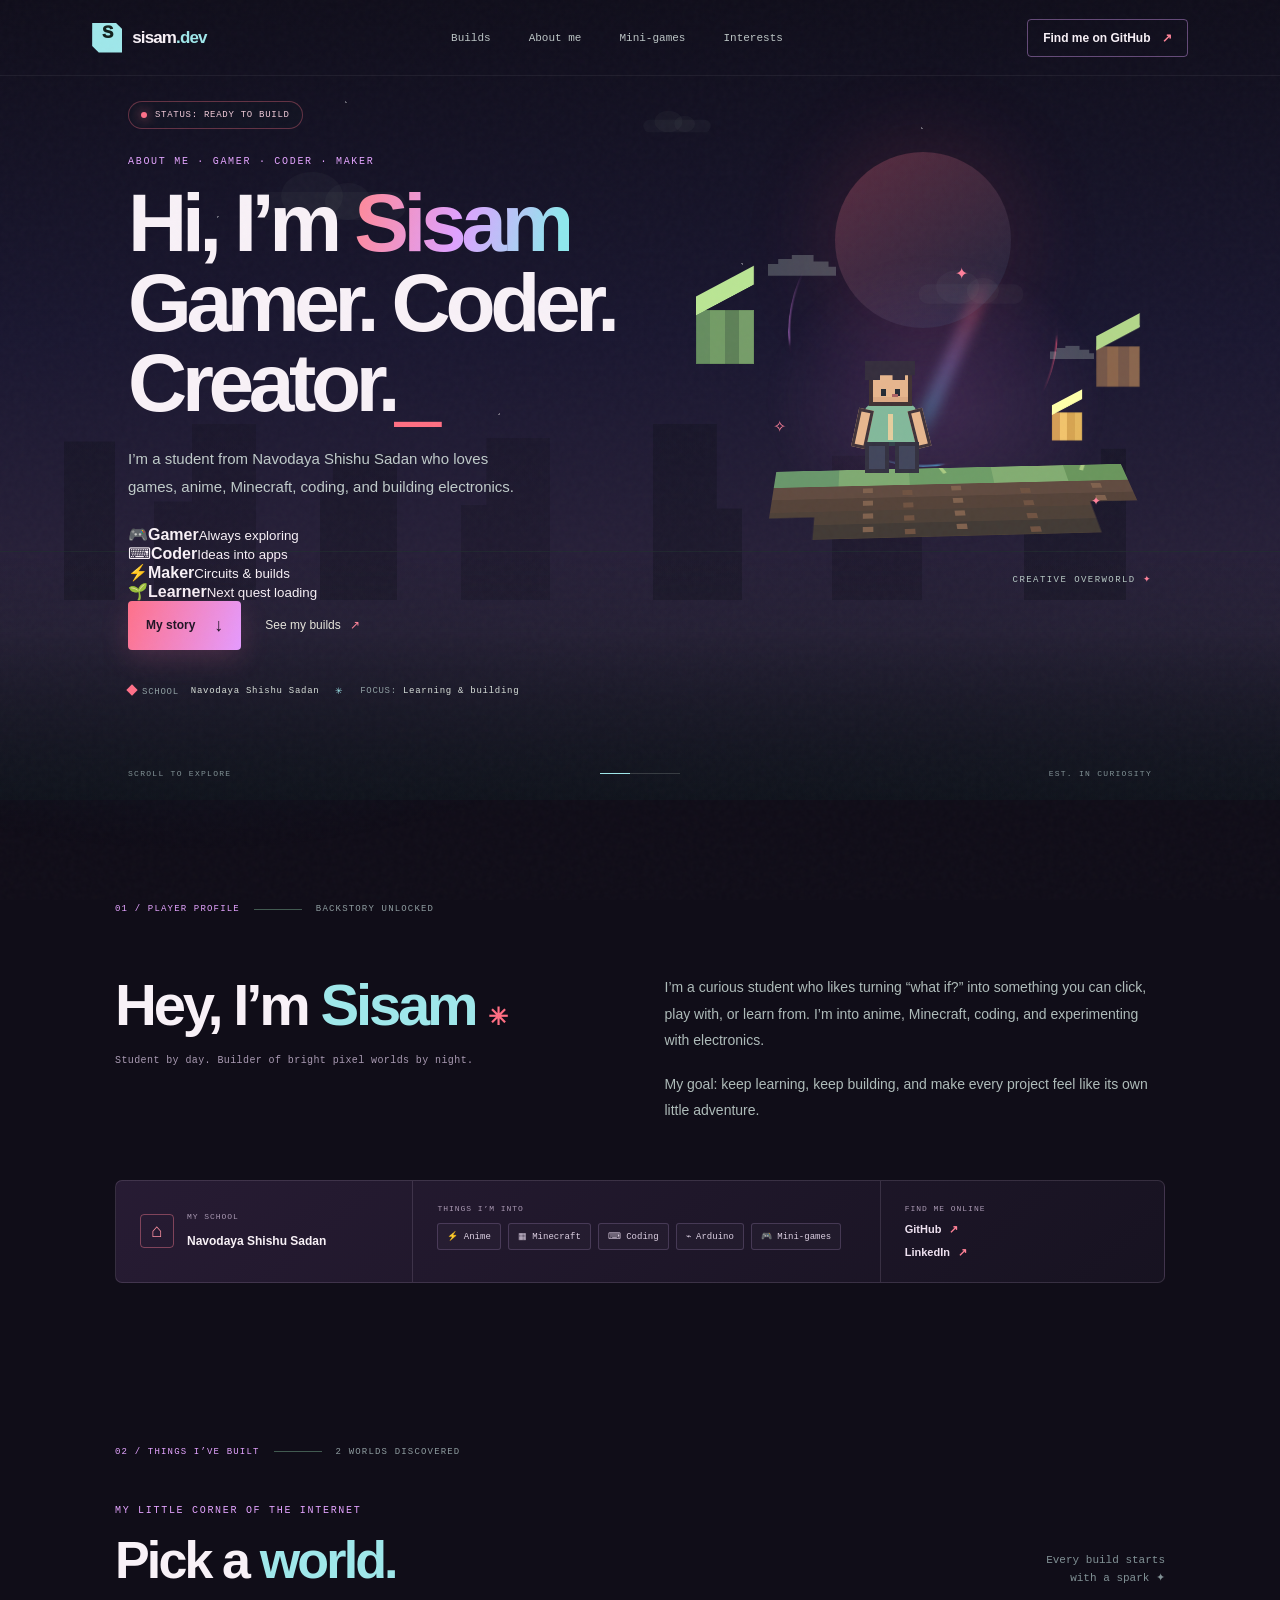
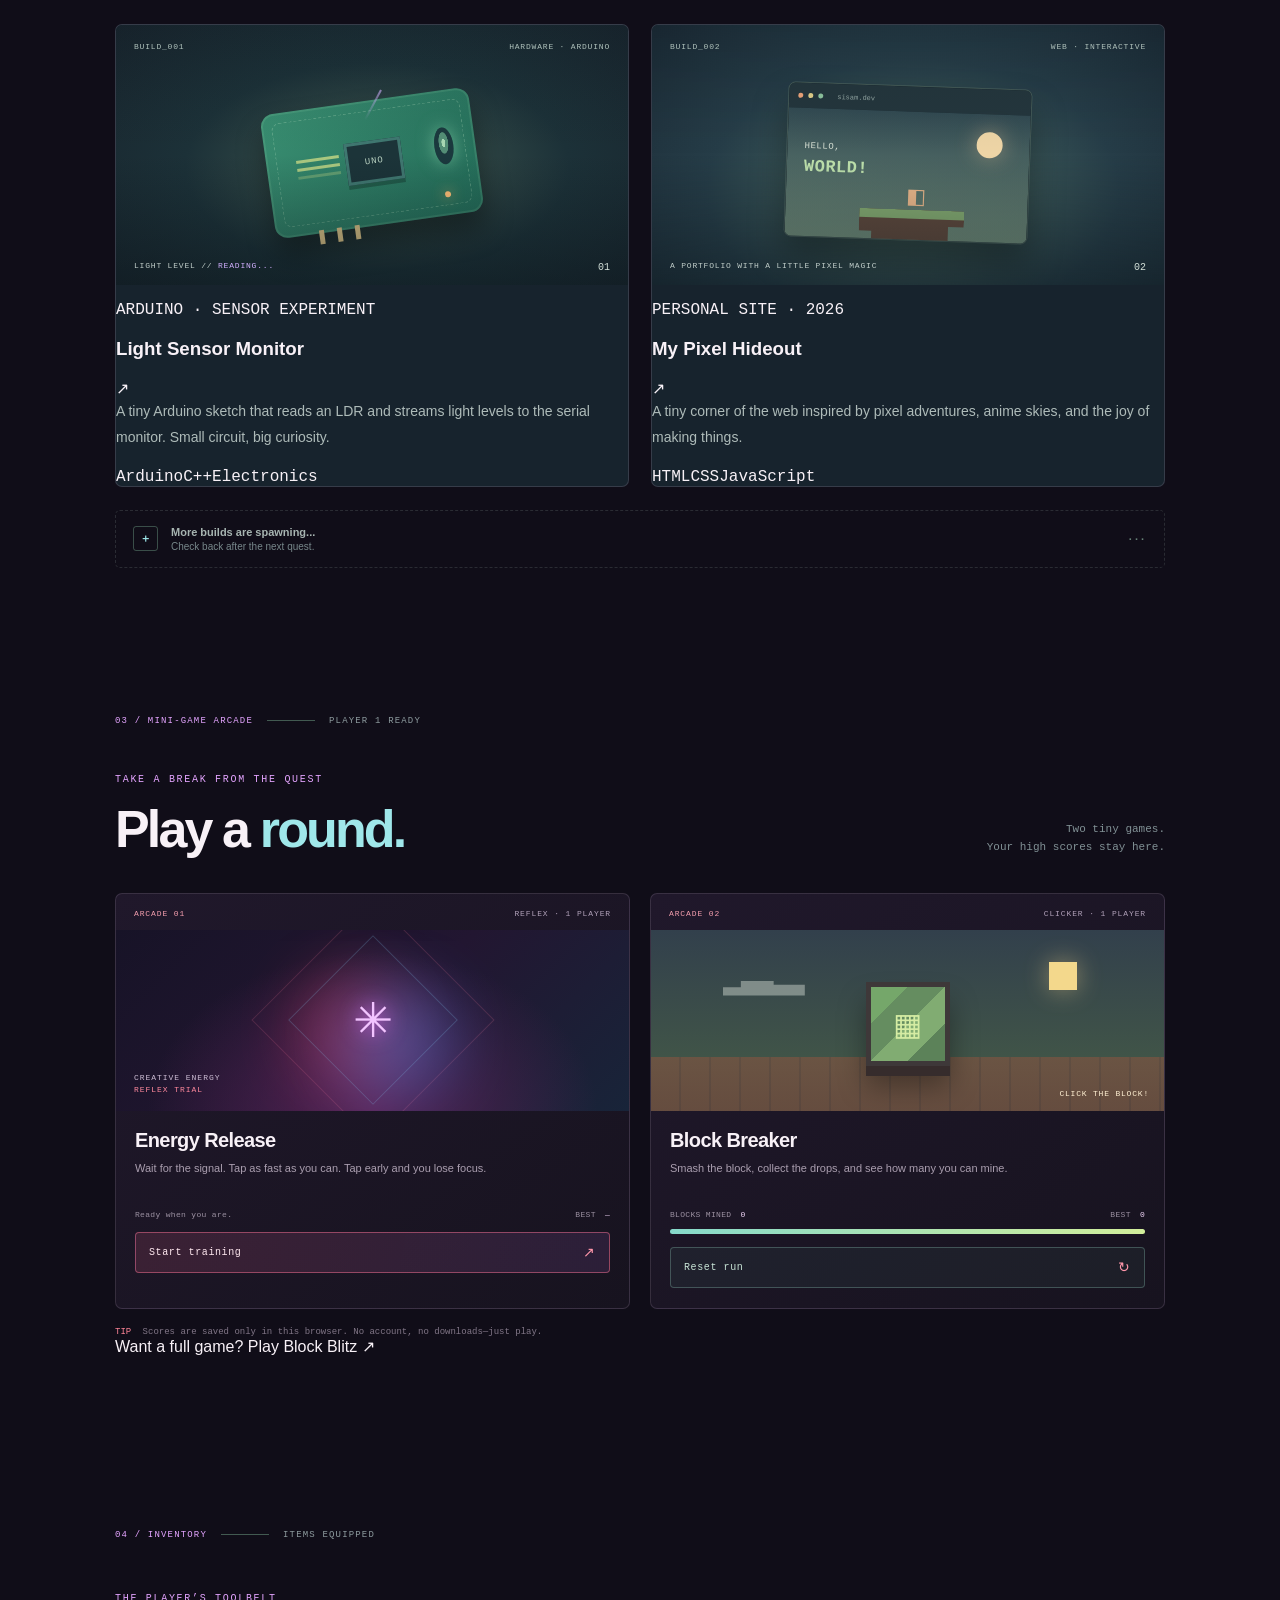
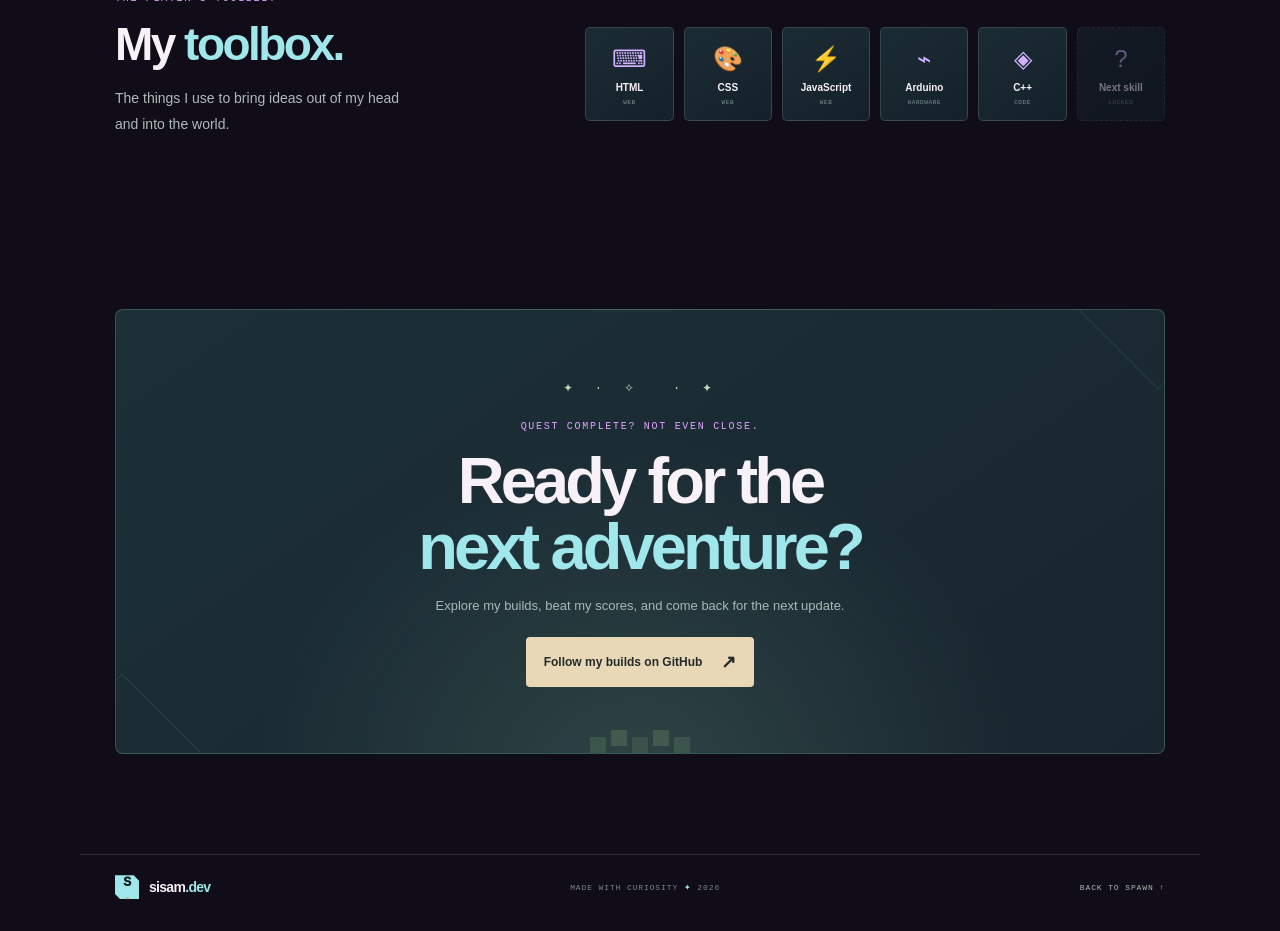
==== commit 0db7640c: "Make homepage focus on About Me snapshot" ====
--- a/index.html
+++ b/index.html
@@ -28,12 +28,13 @@
       <section class="hero" id="home">
         <div class="hero-sky" aria-hidden="true"><div class="sun"></div><div class="cloud cloud-a"></div><div class="cloud cloud-b"></div><div class="cloud cloud-c"></div><div class="starfield"></div></div>
         <div class="hero-content">
-          <div class="status-pill"><span class="status-dot"></span> DOMAIN EXPANSION: CURIOSITY</div>
-          <p class="eyebrow">STUDENT · BUILDER · PLAYER ONE</p>
-          <h1>Welcome to my<br /><span class="gradient-text">creative</span> pixel world<span class="cursor">_</span></h1>
-          <p class="hero-copy">Anime inspiration. Minecraft blocks. Code experiments. Step into my world and try the mini-games.</p>
-          <div class="hero-actions"><a class="button button-primary" href="#arcade">Enter the arcade <span>↓</span></a><a class="text-link" href="#about">Meet the player <span>↗</span></a></div>
-          <div class="hero-meta"><span><i class="tiny-square"></i> SCHOOL</span><b>Navodaya Shishu Sadan</b><span class="meta-sep">✳</span><span>STATUS: <b>Building my next quest</b></span></div>
+          <div class="status-pill"><span class="status-dot"></span> STATUS: READY TO BUILD</div>
+          <p class="eyebrow">ABOUT ME · GAMER · CODER · MAKER</p>
+          <h1>Hi, I’m <span class="gradient-text">Sisam</span><br /><span class="hero-title-role">Gamer. Coder. Creator.</span><span class="cursor">_</span></h1>
+          <p class="hero-copy">I’m a student from Navodaya Shishu Sadan who loves games, anime, Minecraft, coding, and building electronics.</p>
+          <div class="hero-snapshot" aria-label="About me snapshot"><div><span>🎮</span><b>Gamer</b><small>Always exploring</small></div><div><span>⌨</span><b>Coder</b><small>Ideas into apps</small></div><div><span>⚡</span><b>Maker</b><small>Circuits & builds</small></div><div><span>🌱</span><b>Learner</b><small>Next quest loading</small></div></div>
+          <div class="hero-actions"><a class="button button-primary" href="#about">My story <span>↓</span></a><a class="text-link" href="#work">See my builds <span>↗</span></a></div>
+          <div class="hero-meta"><span><i class="tiny-square"></i> SCHOOL</span><b>Navodaya Shishu Sadan</b><span class="meta-sep">✳</span><span>FOCUS: <b>Learning & building</b></span></div>
         </div>
         <div class="scene" aria-hidden="true">
           <div class="scene-glow"></div>
